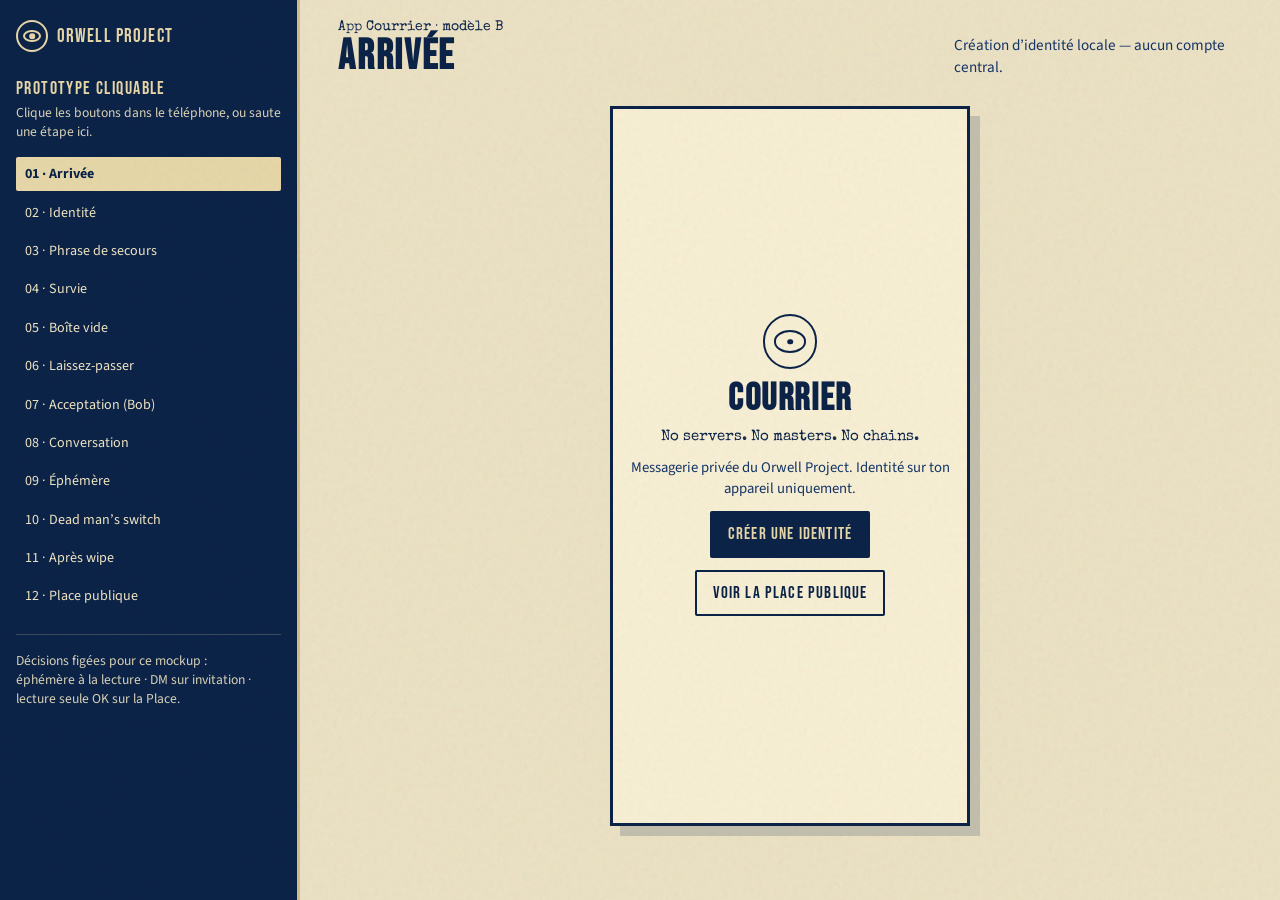
==== mockups/parcours.html @ 7c67a2e1 "Publish public foundation: README, design memory, and UX mockups. Document the threat model and prod" ====
<!DOCTYPE html>
<html lang="fr">
  <head>
    <meta charset="UTF-8" />
    <meta name="viewport" content="width=device-width, initial-scale=1.0" />
    <title>Orwell Project — Parcours utilisateur (mockup)</title>
    <link rel="preconnect" href="https://fonts.googleapis.com" />
    <link rel="preconnect" href="https://fonts.gstatic.com" crossorigin />
    <link
      href="https://fonts.googleapis.com/css2?family=Bebas+Neue&family=Special+Elite&family=Source+Sans+3:wght@400;600;700&display=swap"
      rel="stylesheet"
    />
    <link rel="stylesheet" href="parcours.css" />
  </head>
  <body>
    <div class="grain" aria-hidden="true"></div>

    <aside class="rail">
      <a class="rail__brand" href="../index.html">
        <span class="mark" aria-hidden="true"></span>
        Orwell Project
      </a>
      <p class="rail__label">Prototype cliquable</p>
      <p class="rail__hint">Clique les boutons dans le téléphone, ou saute une étape ici.</p>
      <ol class="steps" id="steps">
        <li><button type="button" data-go="splash" class="is-active">01 · Arrivée</button></li>
        <li><button type="button" data-go="identity">02 · Identité</button></li>
        <li><button type="button" data-go="recovery">03 · Phrase de secours</button></li>
        <li><button type="button" data-go="survival">04 · Survie</button></li>
        <li><button type="button" data-go="inbox">05 · Boîte vide</button></li>
        <li><button type="button" data-go="invite">06 · Laissez-passer</button></li>
        <li><button type="button" data-go="accept">07 · Acceptation (Bob)</button></li>
        <li><button type="button" data-go="chat">08 · Conversation</button></li>
        <li><button type="button" data-go="ephemeral">09 · Éphémère</button></li>
        <li><button type="button" data-go="dms">10 · Dead man’s switch</button></li>
        <li><button type="button" data-go="wiped">11 · Après wipe</button></li>
        <li><button type="button" data-go="square">12 · Place publique</button></li>
      </ol>
      <p class="rail__note">
        Décisions figées pour ce mockup :<br />
        éphémère à la lecture · DM sur invitation · lecture seule OK sur la Place.
      </p>
    </aside>

    <main class="stage">
      <header class="stage__bar">
        <div>
          <p class="eyebrow">App Courrier · modèle B</p>
          <h1 id="screen-title">Arrivée</h1>
        </div>
        <p class="stage__meta" id="screen-meta">Création d’identité locale — aucun compte central.</p>
      </header>

      <div class="phone-wrap">
        <div class="phone" id="phone">
          <!-- 01 Splash -->
          <section class="screen is-active" data-screen="splash" aria-label="Arrivée">
            <div class="screen__body screen__body--center">
              <div class="mark mark--lg" aria-hidden="true"></div>
              <h2 class="display">Courrier</h2>
              <p class="stamp">No servers. No masters. No chains.</p>
              <p class="muted">Messagerie privée du Orwell Project. Identité sur ton appareil uniquement.</p>
              <button type="button" class="btn btn--navy" data-go="identity">Créer une identité</button>
              <button type="button" class="btn btn--ghost" data-go="square">Voir la Place publique</button>
            </div>
          </section>

          <!-- 02 Identity -->
          <section class="screen" data-screen="identity" aria-label="Identité">
            <header class="topbar">
              <span>Nouvelle identité</span>
            </header>
            <div class="screen__body">
              <p class="lead">Pas d’email. Pas de téléphone. Une paire de clés générée ici.</p>
              <div class="card card--keys">
                <p class="card__label">Empreinte publique</p>
                <code>ORW-7F3A · 9C21 · B804 · E11D</code>
                <p class="card__hint">Générée localement · jamais envoyée en clair</p>
              </div>
              <label class="field">
                <span>Pseudonyme local (optionnel)</span>
                <input type="text" value="Camarade A" readonly />
              </label>
              <button type="button" class="btn btn--navy btn--block" data-go="recovery">
                Générer ma phrase de secours
              </button>
            </div>
          </section>

          <!-- 03 Recovery -->
          <section class="screen" data-screen="recovery" aria-label="Phrase de secours">
            <header class="topbar">
              <button type="button" class="linkish" data-go="identity">← Retour</button>
              <span>Phrase de secours</span>
            </header>
            <div class="screen__body">
              <p class="lead">Note-la hors ligne. C’est la seule façon de récupérer ton identité.</p>
              <ol class="words">
                <li>lantern</li>
                <li>bridge</li>
                <li>velvet</li>
                <li>circuit</li>
                <li>harbor</li>
                <li>quartz</li>
                <li>mirror</li>
                <li>ember</li>
                <li>silent</li>
                <li>copper</li>
                <li>orchid</li>
                <li>signal</li>
              </ol>
              <label class="check">
                <input type="checkbox" checked readonly />
                <span>Je l’ai écrite quelque part hors de cet appareil</span>
              </label>
              <button type="button" class="btn btn--navy btn--block" data-go="survival">Continuer</button>
            </div>
          </section>

          <!-- 04 Survival settings -->
          <section class="screen" data-screen="survival" aria-label="Survie">
            <header class="topbar"><span>Réglages de survie</span></header>
            <div class="screen__body">
              <p class="lead">On configure la rétention avant la première conversation.</p>

              <div class="card">
                <div class="row">
                  <div>
                    <strong>Messages éphémères</strong>
                    <p>Effacement des deux côtés après lecture</p>
                  </div>
                  <span class="switch is-on" aria-hidden="true"></span>
                </div>
                <div class="chips">
                  <span class="chip">1 h</span>
                  <span class="chip is-selected">24 h</span>
                  <span class="chip">7 j</span>
                  <span class="chip">Tous les 15 msg</span>
                </div>
              </div>

              <div class="card">
                <div class="row">
                  <div>
                    <strong>Dead man’s switch</strong>
                    <p>Sortie de secours volontaire (saisie / contrôle)</p>
                  </div>
                  <span class="switch is-on" aria-hidden="true"></span>
                </div>
                <p class="card__hint">Raccourci : <kbd>Ctrl</kbd> ×2 → gros bouton → <kbd>Entrée</kbd> ×2</p>
              </div>

              <div class="card card--soft">
                <strong>Coffre leurre (recommandé)</strong>
                <p>Un second PIN ouvre une boîte vide / conversations factices.</p>
                <button type="button" class="btn btn--sand btn--small">Configurer plus tard</button>
              </div>

              <button type="button" class="btn btn--navy btn--block" data-go="inbox">
                Entrer dans le Courrier
              </button>
            </div>
          </section>

          <!-- 05 Inbox empty -->
          <section class="screen" data-screen="inbox" aria-label="Boîte">
            <header class="topbar topbar--split">
              <span>Lignes privées</span>
              <button type="button" class="icon-btn" data-go="invite" title="Nouvelle ligne">＋</button>
            </header>
            <div class="screen__body screen__body--center">
              <div class="empty">
                <div class="mark" aria-hidden="true"></div>
                <h3>Aucune ligne</h3>
                <p>Pas de recherche d’utilisateurs. Tu crées un laissez-passer à usage unique.</p>
                <button type="button" class="btn btn--navy" data-go="invite">Nouvelle ligne</button>
              </div>
            </div>
            <nav class="tabbar">
              <span class="is-active">Courrier</span>
              <button type="button" data-go="square">Place</button>
              <span>Réglages</span>
            </nav>
          </section>

          <!-- 06 Invite (Alice) -->
          <section class="screen" data-screen="invite" aria-label="Laissez-passer">
            <header class="topbar">
              <button type="button" class="linkish" data-go="inbox">← Retour</button>
              <span>Laissez-passer</span>
            </header>
            <div class="screen__body">
              <p class="lead">Montre ce QR en face à face, ou envoie le lien par un autre canal.</p>
              <div class="qr">
                <div class="qr__grid" aria-hidden="true"></div>
                <p>ONE-SHOT · 15 min</p>
              </div>
              <div class="card card--link">
                <code>orwell://pass/8f3c…a91e</code>
                <button type="button" class="btn btn--sand btn--small">Copier</button>
              </div>
              <p class="muted center">En attendant que Bob accepte…</p>
              <button type="button" class="btn btn--navy btn--block" data-go="accept">
                Simuler l’ouverture chez Bob →
              </button>
            </div>
          </section>

          <!-- 07 Accept (Bob) -->
          <section class="screen" data-screen="accept" aria-label="Acceptation">
            <header class="topbar"><span>Demande de ligne</span></header>
            <div class="screen__body">
              <div class="card card--alert">
                <p class="card__label">Quelqu’un veut établir une ligne</p>
                <h3>Camarade A</h3>
                <p class="mono">Empreinte · ORW-7F3A · 9C21</p>
                <p class="card__hint">Vérifie hors bande que c’est bien la bonne personne (TOFU).</p>
              </div>
              <ul class="bullets">
                <li>Deux files aveugles seront créées</li>
                <li>Le laissez-passer expirera ensuite</li>
                <li>Aucun carnet d’adresses central</li>
              </ul>
              <button type="button" class="btn btn--navy btn--block" data-go="chat">
                Accepter la ligne
              </button>
              <button type="button" class="btn btn--ghost btn--block" data-go="inbox">Refuser</button>
            </div>
          </section>

          <!-- 08 Chat -->
          <section class="screen" data-screen="chat" aria-label="Conversation">
            <header class="topbar topbar--chat">
              <button type="button" class="linkish" data-go="inbox">←</button>
              <div>
                <strong>Camarade A</strong>
                <small>Éphémère · 24 h après lecture · 3/15</small>
              </div>
              <span class="pill">E2E</span>
            </header>
            <div class="screen__body screen__body--chat" id="chat-thread">
              <div class="bubble bubble--in">
                <p>Ligne établie. Les relais ne voient que des blobs.</p>
                <time>14:02 · lu · disparaît dans 23 h</time>
              </div>
              <div class="bubble bubble--out">
                <p>Reçu. On reste sur le modèle B — files rotatives.</p>
                <time>14:03 · envoyé</time>
              </div>
              <div class="bubble bubble--in">
                <p>Si ça chauffe : Dead man’s switch. Pas de détection magique en ligne.</p>
                <time>14:04 · lu · disparaît dans 23 h</time>
              </div>
            </div>
            <footer class="composer">
              <input type="text" value="Prochaine étape : Place publique ?" readonly />
              <button type="button" class="btn btn--navy btn--small" data-go="ephemeral">↵</button>
            </footer>
          </section>

          <!-- 09 Ephemeral burn -->
          <section class="screen" data-screen="ephemeral" aria-label="Éphémère">
            <header class="topbar topbar--chat">
              <button type="button" class="linkish" data-go="chat">←</button>
              <div>
                <strong>Camarade A</strong>
                <small class="warn">Fenêtre atteinte · purge des deux côtés</small>
              </div>
              <span class="pill pill--warn">15/15</span>
            </header>
            <div class="screen__body screen__body--chat is-burning">
              <div class="bubble bubble--ghost">Message retiré</div>
              <div class="bubble bubble--ghost">Message retiré</div>
              <div class="bubble bubble--ghost">Message retiré</div>
              <div class="toast">
                Samizdat brûlé.<br />
                <span>Les 15 messages ont été effacés localement + signal d’effacement envoyé.</span>
              </div>
            </div>
            <footer class="composer">
              <button type="button" class="btn btn--navy btn--block" data-go="dms">
                Simuler Dead man’s switch →
              </button>
            </footer>
          </section>

          <!-- 10 Dead man's switch -->
          <section class="screen" data-screen="dms" aria-label="Dead man's switch">
            <div class="dms">
              <p class="dms__kicker">Ctrl ×2 détecté</p>
              <h2 class="display">Dead man’s switch</h2>
              <p class="dms__copy">
                Sortie de secours. Ça n’efface pas les captures déjà faites ailleurs —
                ça réduit le butin sur cet appareil.
              </p>
              <button type="button" class="dms__big" data-go="wiped" id="dms-btn">
                VAPORISER<br /><span>les preuves locales</span>
              </button>
              <p class="dms__hint">Confirme avec <kbd>Entrée</kbd> ×2 — ou clique le bouton (mockup).</p>
              <button type="button" class="btn btn--ghost" data-go="chat">Annuler</button>
            </div>
          </section>

          <!-- 11 Wiped -->
          <section class="screen" data-screen="wiped" aria-label="Après wipe">
            <div class="screen__body screen__body--center">
              <div class="stamp-block">
                <p class="stamp">PROTECTED</p>
                <h2 class="display">On t’a couvert.</h2>
                <p>
                  Big Brother a essayé de watching you.<br />
                  Clés, conversations et brouillons locaux : partis.
                </p>
              </div>
              <div class="card card--soft">
                <strong>Coffre leurre actif</strong>
                <p>L’appareil affiche maintenant une boîte banale. Repars de ta phrase de secours pour la vraie identité — ailleurs, plus tard.</p>
              </div>
              <button type="button" class="btn btn--navy" data-go="square">Voir la Place publique</button>
              <button type="button" class="btn btn--ghost" data-go="splash">Rejouer le parcours</button>
            </div>
          </section>

          <!-- 12 Place publique teaser -->
          <section class="screen" data-screen="square" aria-label="Place publique">
            <header class="topbar topbar--split">
              <span>Place publique</span>
              <span class="pill">Lecture seule OK</span>
            </header>
            <div class="screen__body screen__body--feed">
              <article class="post">
                <header>
                  <strong>@signal.break</strong>
                  <time>2 h</time>
                </header>
                <p>Le Ministère de la Vérité vient de “clarifier” Chat Control. Encore.</p>
                <footer>
                  <span>84</span>
                  <button type="button" class="linkish" data-go="invite">Demander une ligne</button>
                </footer>
              </article>
              <article class="post post--video">
                <div class="thumb">▶ Samizdat #14 — comment lire un laissez-passer</div>
                <header>
                  <strong>@kinotheque</strong>
                  <time>5 h</time>
                </header>
                <p>Média distribué · hash ancré · commentaires sur le feed.</p>
              </article>
              <article class="post">
                <header>
                  <strong>@no.chains</strong>
                  <time>hier</time>
                </header>
                <p>Rappel : pas de vrai nom dans les messages. L’OPSEC, c’est vous.</p>
              </article>
            </div>
            <nav class="tabbar">
              <button type="button" data-go="inbox">Courrier</button>
              <span class="is-active">Place</span>
              <span>Réglages</span>
            </nav>
          </section>
        </div>
      </div>
    </main>

    <script src="parcours.js"></script>
  </body>
</html>
---- mockups/parcours.css ----
:root {
  --navy: #0c2348;
  --navy-deep: #081a36;
  --navy-mid: #143466;
  --sand: #e6d7a8;
  --sand-deep: #d2bf86;
  --sand-soft: #f0e6c4;
  --cream: #ebe1c4;
  --ink: #101820;
  --danger: #8b1e2d;
  --ok: #1f5c45;

  --font-display: "Bebas Neue", "Arial Narrow", Impact, sans-serif;
  --font-stamp: "Special Elite", "Courier New", monospace;
  --font-body: "Source Sans 3", "Segoe UI", sans-serif;

  --phone-w: 360px;
  --phone-h: 720px;
  --radius: 2px;
}

*,
*::before,
*::after {
  box-sizing: border-box;
}

body {
  margin: 0;
  min-height: 100vh;
  display: grid;
  grid-template-columns: minmax(240px, 300px) 1fr;
  color: var(--navy);
  font-family: var(--font-body);
  background: var(--cream);
}

button,
input {
  font: inherit;
}

button {
  cursor: pointer;
  border: none;
  background: none;
  color: inherit;
}

.grain {
  pointer-events: none;
  position: fixed;
  inset: 0;
  z-index: 80;
  opacity: 0.12;
  mix-blend-mode: multiply;
  background-image: url("data:image/svg+xml,%3Csvg viewBox='0 0 200 200' xmlns='http://www.w3.org/2000/svg'%3E%3Cfilter id='n'%3E%3CfeTurbulence type='fractalNoise' baseFrequency='0.9' numOctaves='3' stitchTiles='stitch'/%3E%3C/filter%3E%3Crect width='100%25' height='100%25' filter='url(%23n)' opacity='0.55'/%3E%3C/svg%3E");
}

/* ——— Rail ——— */

.rail {
  position: sticky;
  top: 0;
  height: 100vh;
  overflow: auto;
  padding: 1.25rem 1rem 2rem;
  background: var(--navy);
  color: var(--sand);
  border-right: 3px solid var(--sand-deep);
}

.rail__brand {
  display: inline-flex;
  align-items: center;
  gap: 0.55rem;
  color: var(--sand);
  text-decoration: none;
  font-family: var(--font-display);
  font-size: 1.2rem;
  letter-spacing: 0.06em;
  text-transform: uppercase;
}

.rail__label {
  margin: 1.25rem 0 0.25rem;
  font-family: var(--font-display);
  letter-spacing: 0.08em;
  text-transform: uppercase;
  font-size: 1.1rem;
}

.rail__hint,
.rail__note {
  margin: 0 0 1rem;
  font-size: 0.85rem;
  color: var(--sand-soft);
  opacity: 0.9;
  line-height: 1.4;
}

.rail__note {
  margin-top: 1.25rem;
  padding-top: 1rem;
  border-top: 1px solid rgba(230, 215, 168, 0.25);
}

.steps {
  list-style: none;
  margin: 0;
  padding: 0;
  display: grid;
  gap: 0.25rem;
}

.steps button {
  width: 100%;
  text-align: left;
  padding: 0.45rem 0.55rem;
  border-radius: var(--radius);
  color: var(--sand-soft);
  font-size: 0.88rem;
  transition: background 140ms ease, color 140ms ease;
}

.steps button:hover,
.steps button:focus-visible {
  background: rgba(230, 215, 168, 0.12);
  color: #fff;
}

.steps button.is-active {
  background: var(--sand);
  color: var(--navy);
  font-weight: 700;
}

/* ——— Stage ——— */

.stage {
  padding: 1.25rem clamp(1rem, 3vw, 2.5rem) 2.5rem;
}

.stage__bar {
  display: flex;
  flex-wrap: wrap;
  align-items: end;
  justify-content: space-between;
  gap: 0.75rem 1.5rem;
  margin-bottom: 1.25rem;
}

.eyebrow {
  margin: 0;
  font-family: var(--font-stamp);
  font-size: 0.85rem;
}

.stage__bar h1 {
  margin: 0.15rem 0 0;
  font-family: var(--font-display);
  font-size: clamp(1.8rem, 4vw, 2.6rem);
  letter-spacing: 0.04em;
  text-transform: uppercase;
  line-height: 1;
}

.stage__meta {
  margin: 0;
  max-width: 36ch;
  color: var(--navy-mid);
  font-size: 0.95rem;
}

.phone-wrap {
  display: flex;
  justify-content: center;
  padding: 0.5rem 0 1rem;
}

.phone {
  position: relative;
  width: min(100%, var(--phone-w));
  height: var(--phone-h);
  background: #f7efd4;
  border: 3px solid var(--navy);
  box-shadow: 10px 10px 0 rgba(12, 35, 72, 0.18);
  overflow: hidden;
}

.screen {
  display: none;
  flex-direction: column;
  height: 100%;
  animation: screen-in 280ms ease;
}

.screen.is-active {
  display: flex;
}

@keyframes screen-in {
  from {
    opacity: 0;
    transform: translateY(8px);
  }
  to {
    opacity: 1;
    transform: translateY(0);
  }
}

.topbar {
  display: flex;
  align-items: center;
  gap: 0.6rem;
  min-height: 3.1rem;
  padding: 0.55rem 0.8rem;
  background: var(--navy);
  color: var(--sand);
  font-family: var(--font-display);
  letter-spacing: 0.06em;
  text-transform: uppercase;
  font-size: 1.05rem;
}

.topbar--split {
  justify-content: space-between;
}

.topbar--chat {
  align-items: flex-start;
}

.topbar--chat strong {
  display: block;
  font-family: var(--font-display);
  font-size: 1.1rem;
  font-weight: 400;
  letter-spacing: 0.04em;
}

.topbar--chat small {
  display: block;
  margin-top: 0.15rem;
  font-family: var(--font-body);
  font-size: 0.72rem;
  letter-spacing: 0;
  text-transform: none;
  opacity: 0.85;
}

.topbar--chat .warn {
  color: #ffd7a8;
}

.screen__body {
  flex: 1;
  overflow: auto;
  padding: 1rem 0.9rem 1.1rem;
}

.screen__body--center {
  display: flex;
  flex-direction: column;
  align-items: center;
  justify-content: center;
  text-align: center;
  gap: 0.75rem;
}

.screen__body--chat {
  display: flex;
  flex-direction: column;
  gap: 0.65rem;
  background:
    repeating-linear-gradient(
      180deg,
      transparent,
      transparent 22px,
      rgba(12, 35, 72, 0.03) 22px,
      rgba(12, 35, 72, 0.03) 23px
    );
}

.screen__body--feed {
  display: flex;
  flex-direction: column;
  gap: 0.75rem;
  padding-bottom: 4rem;
}

.display {
  margin: 0;
  font-family: var(--font-display);
  font-size: 2.4rem;
  letter-spacing: 0.04em;
  text-transform: uppercase;
  line-height: 0.95;
}

.stamp {
  margin: 0;
  font-family: var(--font-stamp);
  font-size: 0.95rem;
}

.lead {
  margin: 0 0 1rem;
  color: var(--navy-mid);
}

.muted {
  margin: 0;
  color: var(--navy-mid);
  font-size: 0.92rem;
}

.center {
  text-align: center;
}

.mark {
  width: 2rem;
  height: 2rem;
  border: 2px solid currentColor;
  border-radius: 50%;
  position: relative;
  flex-shrink: 0;
}

.mark::before {
  content: "";
  position: absolute;
  inset: 28% 18%;
  border: 2px solid currentColor;
  border-radius: 50%;
}

.mark::after {
  content: "";
  position: absolute;
  top: 50%;
  left: 50%;
  width: 0.35rem;
  height: 0.35rem;
  border-radius: 50%;
  background: currentColor;
  transform: translate(-50%, -50%);
}

.mark--lg {
  width: 3.4rem;
  height: 3.4rem;
  color: var(--navy);
}

/* ——— Controls ——— */

.btn {
  display: inline-flex;
  align-items: center;
  justify-content: center;
  gap: 0.4rem;
  padding: 0.7rem 1rem;
  border: 2px solid transparent;
  border-radius: var(--radius);
  font-family: var(--font-display);
  letter-spacing: 0.07em;
  text-transform: uppercase;
  font-size: 1.05rem;
  transition: transform 140ms ease, box-shadow 140ms ease, background 140ms ease;
}

.btn:hover,
.btn:focus-visible {
  transform: translateY(-1px);
}

.btn--navy {
  background: var(--navy);
  color: var(--sand);
}

.btn--navy:hover,
.btn--navy:focus-visible {
  background: var(--navy-mid);
  box-shadow: 3px 3px 0 var(--sand-deep);
}

.btn--sand {
  background: var(--sand);
  color: var(--navy);
  border-color: var(--navy);
}

.btn--ghost {
  background: transparent;
  color: var(--navy);
  border-color: var(--navy);
}

.btn--block {
  width: 100%;
}

.btn--small {
  padding: 0.45rem 0.7rem;
  font-size: 0.95rem;
}

.linkish {
  font-family: var(--font-body);
  font-size: 0.9rem;
  letter-spacing: 0;
  text-transform: none;
  text-decoration: underline;
  text-underline-offset: 2px;
  opacity: 0.9;
}

.icon-btn {
  width: 2rem;
  height: 2rem;
  border: 1px solid var(--sand);
  border-radius: var(--radius);
  font-size: 1.2rem;
  line-height: 1;
}

.field {
  display: grid;
  gap: 0.35rem;
  margin-bottom: 1rem;
  font-size: 0.9rem;
}

.field input {
  padding: 0.65rem 0.7rem;
  border: 2px solid var(--navy);
  background: #fffdf5;
  color: var(--navy);
}

.check {
  display: flex;
  gap: 0.55rem;
  align-items: flex-start;
  margin: 0.75rem 0 1rem;
  font-size: 0.9rem;
  text-align: left;
}

.card {
  padding: 0.85rem;
  margin-bottom: 0.85rem;
  background: rgba(255, 253, 245, 0.85);
  border: 2px solid var(--navy);
  box-shadow: 3px 3px 0 rgba(12, 35, 72, 0.12);
}

.card--soft {
  background: var(--sand-soft);
}

.card--keys code,
.card--link code,
.mono {
  font-family: ui-monospace, "Cascadia Mono", monospace;
  font-size: 0.85rem;
}

.card__label {
  margin: 0 0 0.35rem;
  font-family: var(--font-display);
  letter-spacing: 0.06em;
  text-transform: uppercase;
  font-size: 0.95rem;
}

.card__hint {
  margin: 0.45rem 0 0;
  font-size: 0.8rem;
  color: var(--navy-mid);
}

.card--alert h3 {
  margin: 0.2rem 0;
  font-family: var(--font-display);
  font-size: 1.6rem;
  letter-spacing: 0.04em;
  text-transform: uppercase;
}

.card--link {
  display: flex;
  align-items: center;
  justify-content: space-between;
  gap: 0.5rem;
}

.row {
  display: flex;
  justify-content: space-between;
  gap: 0.75rem;
  align-items: center;
}

.row strong {
  display: block;
}

.row p,
.card p {
  margin: 0.2rem 0 0;
  font-size: 0.85rem;
  color: var(--navy-mid);
}

.switch {
  width: 2.4rem;
  height: 1.3rem;
  border-radius: 999px;
  background: #b9a878;
  position: relative;
  flex-shrink: 0;
}

.switch.is-on {
  background: var(--navy);
}

.switch::after {
  content: "";
  position: absolute;
  top: 0.15rem;
  left: 0.15rem;
  width: 1rem;
  height: 1rem;
  border-radius: 50%;
  background: var(--sand);
}

.switch.is-on::after {
  left: auto;
  right: 0.15rem;
}

.chips {
  display: flex;
  flex-wrap: wrap;
  gap: 0.35rem;
  margin-top: 0.75rem;
}

.chip {
  padding: 0.25rem 0.5rem;
  border: 1px solid var(--navy);
  font-size: 0.78rem;
  text-transform: uppercase;
  letter-spacing: 0.04em;
  font-family: var(--font-display);
}

.chip.is-selected {
  background: var(--navy);
  color: var(--sand);
}

.words {
  display: grid;
  grid-template-columns: 1fr 1fr;
  gap: 0.35rem;
  margin: 0 0 0.5rem;
  padding: 0.75rem;
  list-style: none;
  background: var(--navy);
  color: var(--sand);
  font-family: ui-monospace, monospace;
  font-size: 0.85rem;
}

.words li {
  counter-increment: w;
}

.words li::before {
  content: counter(w) ". ";
  opacity: 0.55;
}

.qr {
  display: grid;
  place-items: center;
  gap: 0.5rem;
  margin: 0 auto 1rem;
  padding: 1rem;
  width: 100%;
  max-width: 220px;
  background: #fff;
  border: 3px solid var(--navy);
}

.qr__grid {
  width: 160px;
  height: 160px;
  background:
    linear-gradient(90deg, var(--navy) 0 8px, transparent 8px 16px) 0 0 / 16px 16px,
    linear-gradient(var(--navy) 0 8px, transparent 8px 16px) 0 0 / 16px 16px,
    repeating-conic-gradient(#fff 0% 25%, var(--navy) 0% 50%) 0 0 / 20px 20px;
  box-shadow: inset 0 0 0 10px #fff;
}

.qr p {
  margin: 0;
  font-family: var(--font-display);
  letter-spacing: 0.08em;
  font-size: 0.9rem;
}

.bullets {
  margin: 0 0 1rem;
  padding-left: 1.1rem;
  color: var(--navy-mid);
  font-size: 0.9rem;
}

.bullets li + li {
  margin-top: 0.25rem;
}

.empty h3 {
  margin: 0.4rem 0 0;
  font-family: var(--font-display);
  font-size: 1.6rem;
  letter-spacing: 0.05em;
  text-transform: uppercase;
}

.pill {
  margin-left: auto;
  padding: 0.15rem 0.4rem;
  border: 1px solid var(--sand);
  font-size: 0.75rem;
  letter-spacing: 0.06em;
}

.pill--warn {
  border-color: #ffd7a8;
  color: #ffd7a8;
}

.bubble {
  max-width: 86%;
  padding: 0.65rem 0.75rem;
  border: 2px solid var(--navy);
  background: #fffdf5;
}

.bubble--in {
  align-self: flex-start;
}

.bubble--out {
  align-self: flex-end;
  background: var(--sand);
}

.bubble p {
  margin: 0;
  font-size: 0.92rem;
}

.bubble time {
  display: block;
  margin-top: 0.35rem;
  font-size: 0.72rem;
  color: var(--navy-mid);
}

.bubble--ghost {
  align-self: stretch;
  max-width: none;
  text-align: center;
  opacity: 0.45;
  font-style: italic;
  font-size: 0.85rem;
  background: transparent;
  animation: fade-ghost 1.2s ease both;
}

.is-burning .toast {
  margin-top: 0.5rem;
  padding: 0.85rem;
  background: var(--navy);
  color: var(--sand);
  border: 2px solid var(--sand-deep);
  font-family: var(--font-display);
  letter-spacing: 0.04em;
  text-transform: uppercase;
  animation: stamp-in 400ms ease both;
}

.toast span {
  display: block;
  margin-top: 0.35rem;
  font-family: var(--font-body);
  font-size: 0.8rem;
  letter-spacing: 0;
  text-transform: none;
  opacity: 0.9;
}

.composer {
  display: flex;
  gap: 0.45rem;
  padding: 0.65rem;
  background: var(--sand);
  border-top: 2px solid var(--navy);
}

.composer input {
  flex: 1;
  padding: 0.55rem 0.65rem;
  border: 2px solid var(--navy);
  background: #fffdf5;
}

.tabbar {
  display: grid;
  grid-template-columns: repeat(3, 1fr);
  background: var(--navy);
  color: var(--sand-soft);
  font-family: var(--font-display);
  letter-spacing: 0.06em;
  text-transform: uppercase;
  font-size: 0.95rem;
}

.tabbar span,
.tabbar button {
  padding: 0.75rem 0.4rem;
  text-align: center;
}

.tabbar .is-active {
  color: var(--sand);
  box-shadow: inset 0 -3px 0 var(--sand);
}

/* DMS */

.dms {
  flex: 1;
  display: flex;
  flex-direction: column;
  align-items: center;
  justify-content: center;
  gap: 0.75rem;
  padding: 1.25rem;
  text-align: center;
  background: radial-gradient(circle at 50% 30%, #1a335f, var(--navy-deep));
  color: var(--sand);
}

.dms__kicker {
  margin: 0;
  font-family: var(--font-stamp);
  font-size: 0.9rem;
  opacity: 0.85;
}

.dms__copy {
  margin: 0;
  max-width: 28ch;
  font-size: 0.9rem;
  color: var(--sand-soft);
}

.dms__big {
  width: min(100%, 260px);
  margin: 0.5rem 0;
  padding: 1.4rem 1rem;
  background: var(--sand);
  color: var(--navy);
  border: 4px solid var(--sand-deep);
  font-family: var(--font-display);
  font-size: 1.8rem;
  letter-spacing: 0.06em;
  line-height: 1;
  text-transform: uppercase;
  box-shadow: 0 0 0 4px rgba(230, 215, 168, 0.2);
  animation: pulse 1.6s ease infinite;
}

.dms__big span {
  display: block;
  margin-top: 0.35rem;
  font-size: 1rem;
  letter-spacing: 0.04em;
}

.dms__hint {
  margin: 0;
  font-size: 0.8rem;
  opacity: 0.8;
}

.dms .btn--ghost {
  color: var(--sand);
  border-color: var(--sand);
}

.stamp-block {
  padding: 1rem;
  border: 3px dashed var(--navy);
  background: var(--sand-soft);
}

.stamp-block .stamp {
  color: var(--danger);
  letter-spacing: 0.12em;
}

kbd {
  display: inline-block;
  padding: 0.05rem 0.35rem;
  border: 1px solid currentColor;
  border-radius: 2px;
  font-size: 0.8em;
}

.post {
  padding: 0.75rem;
  border: 2px solid var(--navy);
  background: #fffdf5;
}

.post header {
  display: flex;
  justify-content: space-between;
  gap: 0.5rem;
  font-size: 0.85rem;
}

.post p {
  margin: 0.45rem 0;
  font-size: 0.92rem;
}

.post footer {
  display: flex;
  justify-content: space-between;
  align-items: center;
  font-size: 0.8rem;
  color: var(--navy-mid);
}

.thumb {
  display: grid;
  place-items: center;
  min-height: 96px;
  margin-bottom: 0.55rem;
  background: var(--navy);
  color: var(--sand);
  font-family: var(--font-display);
  letter-spacing: 0.04em;
  text-transform: uppercase;
  font-size: 0.95rem;
  text-align: center;
  padding: 0.5rem;
}

@keyframes pulse {
  0%,
  100% {
    transform: scale(1);
  }
  50% {
    transform: scale(1.02);
  }
}

@keyframes stamp-in {
  from {
    opacity: 0;
    transform: scale(1.05) rotate(-1deg);
  }
  to {
    opacity: 1;
    transform: scale(1) rotate(0);
  }
}

@keyframes fade-ghost {
  from {
    opacity: 1;
    filter: blur(0);
  }
  to {
    opacity: 0.4;
    filter: blur(0.3px);
  }
}

@media (prefers-reduced-motion: reduce) {
  .screen,
  .dms__big,
  .toast,
  .bubble--ghost {
    animation: none !important;
  }
}

@media (max-width: 860px) {
  body {
    grid-template-columns: 1fr;
  }

  .rail {
    position: relative;
    height: auto;
    max-height: none;
  }

  .phone {
    height: min(720px, 78vh);
  }
}
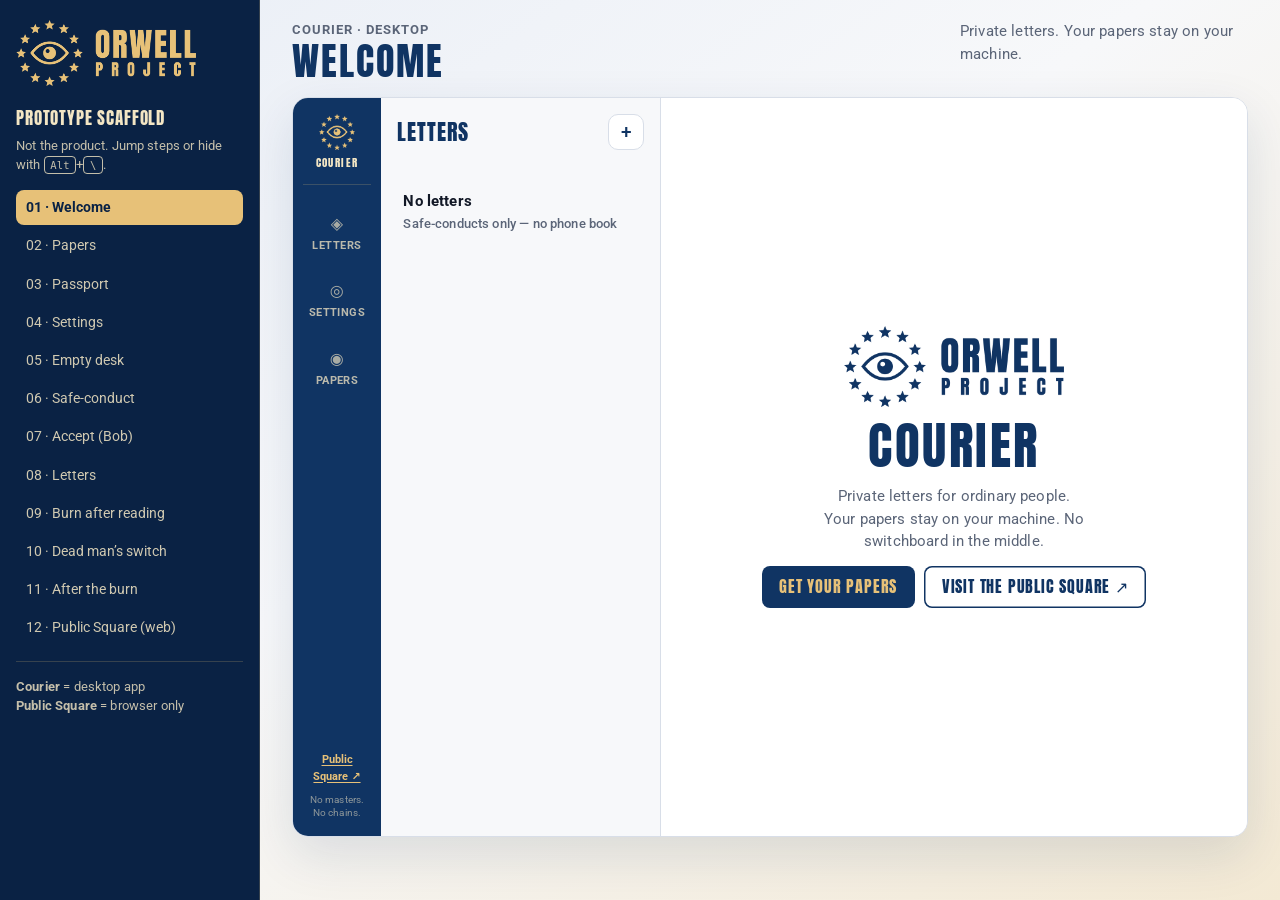
==== commit c3820690: "Ship the modern Courier mockup with Cold War plain-language voice. Separate desktop messaging from t" ====
--- a/mockups/parcours.html
+++ b/mockups/parcours.html
@@ -1,370 +1,494 @@
 <!DOCTYPE html>
-<html lang="fr">
+<html lang="en">
   <head>
     <meta charset="UTF-8" />
     <meta name="viewport" content="width=device-width, initial-scale=1.0" />
-    <title>Orwell Project — Parcours utilisateur (mockup)</title>
+    <title>Orwell Project — Courier mockup</title>
     <link rel="preconnect" href="https://fonts.googleapis.com" />
     <link rel="preconnect" href="https://fonts.gstatic.com" crossorigin />
     <link
-      href="https://fonts.googleapis.com/css2?family=Bebas+Neue&family=Special+Elite&family=Source+Sans+3:wght@400;600;700&display=swap"
+      href="https://fonts.googleapis.com/css2?family=Anton&family=Roboto:wght@400;500;700&display=swap"
       rel="stylesheet"
     />
     <link rel="stylesheet" href="parcours.css" />
   </head>
   <body>
-    <div class="grain" aria-hidden="true"></div>
-
-    <aside class="rail">
+    <aside class="rail" id="rail">
       <a class="rail__brand" href="../index.html">
-        <span class="mark" aria-hidden="true"></span>
-        Orwell Project
+        <img src="../assets/brand/logo-main-yellow.png" alt="Orwell Project" />
       </a>
-      <p class="rail__label">Prototype cliquable</p>
-      <p class="rail__hint">Clique les boutons dans le téléphone, ou saute une étape ici.</p>
-      <ol class="steps" id="steps">
-        <li><button type="button" data-go="splash" class="is-active">01 · Arrivée</button></li>
-        <li><button type="button" data-go="identity">02 · Identité</button></li>
-        <li><button type="button" data-go="recovery">03 · Phrase de secours</button></li>
-        <li><button type="button" data-go="survival">04 · Survie</button></li>
-        <li><button type="button" data-go="inbox">05 · Boîte vide</button></li>
-        <li><button type="button" data-go="invite">06 · Laissez-passer</button></li>
-        <li><button type="button" data-go="accept">07 · Acceptation (Bob)</button></li>
-        <li><button type="button" data-go="chat">08 · Conversation</button></li>
-        <li><button type="button" data-go="ephemeral">09 · Éphémère</button></li>
+      <p class="rail__label">Prototype scaffold</p>
+      <p class="rail__hint">Not the product. Jump steps or hide with <kbd>Alt</kbd>+<kbd>\</kbd>.</p>
+      <ol class="steps">
+        <li><button type="button" data-go="splash" class="is-active">01 · Welcome</button></li>
+        <li><button type="button" data-go="identity">02 · Papers</button></li>
+        <li><button type="button" data-go="recovery">03 · Passport</button></li>
+        <li><button type="button" data-go="settings">04 · Settings</button></li>
+        <li><button type="button" data-go="inbox">05 · Empty desk</button></li>
+        <li><button type="button" data-go="invite">06 · Safe-conduct</button></li>
+        <li><button type="button" data-go="accept">07 · Accept (Bob)</button></li>
+        <li><button type="button" data-go="chat">08 · Letters</button></li>
+        <li><button type="button" data-go="ephemeral">09 · Burn after reading</button></li>
         <li><button type="button" data-go="dms">10 · Dead man’s switch</button></li>
-        <li><button type="button" data-go="wiped">11 · Après wipe</button></li>
-        <li><button type="button" data-go="square">12 · Place publique</button></li>
+        <li><button type="button" data-go="wiped">11 · After the burn</button></li>
+        <li><button type="button" data-go="square">12 · Public Square (web)</button></li>
       </ol>
       <p class="rail__note">
-        Décisions figées pour ce mockup :<br />
-        éphémère à la lecture · DM sur invitation · lecture seule OK sur la Place.
+        <strong>Courier</strong> = desktop app<br />
+        <strong>Public Square</strong> = browser only
       </p>
     </aside>
 
     <main class="stage">
       <header class="stage__bar">
         <div>
-          <p class="eyebrow">App Courrier · modèle B</p>
-          <h1 id="screen-title">Arrivée</h1>
+          <p class="eyebrow">Courier · desktop</p>
+          <h1 id="screen-title">Welcome</h1>
         </div>
-        <p class="stage__meta" id="screen-meta">Création d’identité locale — aucun compte central.</p>
+        <p class="stage__meta" id="screen-meta">Private letters. Your papers stay on your machine.</p>
       </header>
 
-      <div class="phone-wrap">
-        <div class="phone" id="phone">
-          <!-- 01 Splash -->
-          <section class="screen is-active" data-screen="splash" aria-label="Arrivée">
-            <div class="screen__body screen__body--center">
-              <div class="mark mark--lg" aria-hidden="true"></div>
-              <h2 class="display">Courrier</h2>
-              <p class="stamp">No servers. No masters. No chains.</p>
-              <p class="muted">Messagerie privée du Orwell Project. Identité sur ton appareil uniquement.</p>
-              <button type="button" class="btn btn--navy" data-go="identity">Créer une identité</button>
-              <button type="button" class="btn btn--ghost" data-go="square">Voir la Place publique</button>
+      <div class="desktop-wrap">
+        <!-- COURIER APP -->
+        <div class="courier" id="app">
+          <aside class="nav-rail">
+            <div class="nav-rail__top">
+              <img
+                class="nav-rail__logo"
+                src="../assets/brand/eye-yellow.png"
+                alt=""
+                aria-hidden="true"
+              />
+              <span class="nav-rail__word">COURIER</span>
+            </div>
+            <nav class="nav-rail__menu" aria-label="Courier">
+              <button type="button" class="nav-item is-active" data-nav="lines" data-go="inbox">
+                <span class="nav-item__icon" aria-hidden="true">◈</span>
+                Letters
+              </button>
+              <button type="button" class="nav-item" data-go="settings">
+                <span class="nav-item__icon" aria-hidden="true">◎</span>
+                Settings
+              </button>
+              <button type="button" class="nav-item" data-go="identity">
+                <span class="nav-item__icon" aria-hidden="true">◉</span>
+                Papers
+              </button>
+            </nav>
+            <div class="nav-rail__foot">
+              <button type="button" class="nav-link" data-go="square">Public Square ↗</button>
+              <p class="nav-rail__tag">No masters. No chains.</p>
+            </div>
+          </aside>
+
+          <section class="col-list" aria-label="Letters">
+            <header class="col-list__head">
+              <h2>Letters</h2>
+              <button type="button" class="icon-btn" data-go="invite" title="New letter">+</button>
+            </header>
+            <div class="col-list__body" id="thread-list">
+              <!-- filled / swapped per screen via data attributes in screens below as templates — static variants -->
             </div>
           </section>
 
-          <!-- 02 Identity -->
-          <section class="screen" data-screen="identity" aria-label="Identité">
-            <header class="topbar">
-              <span>Nouvelle identité</span>
+          <section class="col-main" id="app-main">
+            <!-- 01 Welcome -->
+            <div class="screen is-active" data-screen="splash">
+              <div class="focus-panel">
+                <img
+                  class="focus-panel__logo"
+                  src="../assets/brand/logo-main-blue.png"
+                  alt="Orwell Project"
+                />
+                <h2 class="display">Courier</h2>
+                <p class="lede">
+                  Private letters for ordinary people.<br />
+                  Your papers stay on your machine. No switchboard in the middle.
+                </p>
+                <div class="actions">
+                  <button type="button" class="btn btn--primary" data-go="identity">
+                    Get your papers
+                  </button>
+                  <button type="button" class="btn btn--ghost" data-go="square">
+                    Visit the Public Square ↗
+                  </button>
+                </div>
+              </div>
+            </div>
+
+            <!-- 02 Papers -->
+            <div class="screen" data-screen="identity">
+              <div class="focus-panel focus-panel--form">
+                <p class="kicker">Your papers</p>
+                <h2 class="display display--sm">Issue new papers</h2>
+                <p class="lede">No telephone number. No mailing address. Just you and this desk.</p>
+                <div class="card">
+                  <p class="card__label">Your seal</p>
+                  <code>ORW-7F3A · 9C21 · B804 · E11D</code>
+                  <p class="card__hint">Kept here · how comrades recognize you</p>
+                </div>
+                <label class="field">
+                  <span>Cover name (optional)</span>
+                  <input type="text" value="Comrade A" readonly />
+                </label>
+                <button type="button" class="btn btn--primary" data-go="recovery">
+                  Make my passport
+                </button>
+              </div>
+            </div>
+
+            <!-- 03 Passport -->
+            <div class="screen" data-screen="recovery">
+              <div class="focus-panel focus-panel--form">
+                <button type="button" class="text-btn" data-go="identity">← Back</button>
+                <p class="kicker">Passport</p>
+                <h2 class="display display--sm">Write these words down</h2>
+                <p class="lede">
+                  On paper. Off this machine. Lose them, and these papers are gone for good.
+                </p>
+                <ol class="words">
+                  <li>lantern</li>
+                  <li>bridge</li>
+                  <li>velvet</li>
+                  <li>circuit</li>
+                  <li>harbor</li>
+                  <li>quartz</li>
+                  <li>mirror</li>
+                  <li>ember</li>
+                  <li>silent</li>
+                  <li>copper</li>
+                  <li>orchid</li>
+                  <li>signal</li>
+                </ol>
+                <label class="check">
+                  <input type="checkbox" checked readonly />
+                  <span>I wrote them somewhere safe — not on this machine</span>
+                </label>
+                <button type="button" class="btn btn--primary" data-go="settings">Continue</button>
+              </div>
+            </div>
+
+            <!-- 04 Settings -->
+            <div class="screen" data-screen="settings">
+              <div class="focus-panel focus-panel--form focus-panel--wide">
+                <p class="kicker">Settings</p>
+                <h2 class="display display--sm">House rules</h2>
+                <div class="settings-grid">
+                  <div class="card">
+                    <div class="row">
+                      <div>
+                        <strong>Burn after reading</strong>
+                        <p>Letters disappear for both of you</p>
+                      </div>
+                      <span class="switch is-on" aria-hidden="true"></span>
+                    </div>
+                    <div class="chips">
+                      <span class="chip">1h</span>
+                      <span class="chip is-selected">24h</span>
+                      <span class="chip">7d</span>
+                      <span class="chip">15 letters</span>
+                    </div>
+                  </div>
+                  <div class="card">
+                    <div class="row">
+                      <div>
+                        <strong>Dead man’s switch</strong>
+                        <p>Burn everything on this desk in a hurry</p>
+                      </div>
+                      <span class="switch is-on" aria-hidden="true"></span>
+                    </div>
+                    <p class="card__hint"><kbd>Ctrl</kbd>×2 → then <kbd>Enter</kbd>×2</p>
+                  </div>
+                  <div class="card">
+                    <strong>Cover story</strong>
+                    <p>A second code opens a harmless empty desk.</p>
+                    <button type="button" class="btn btn--soft btn--sm">Set up later</button>
+                  </div>
+                </div>
+                <button type="button" class="btn btn--primary" data-go="inbox">Open the desk</button>
+              </div>
+            </div>
+
+            <!-- 05 Empty inbox -->
+            <div class="screen" data-screen="inbox" data-list="empty">
+              <div class="focus-panel">
+                <img
+                  class="focus-panel__mark"
+                  src="../assets/brand/eye-blue.png"
+                  alt=""
+                  aria-hidden="true"
+                />
+                <h2 class="display display--sm">No letters yet</h2>
+                <p class="lede">
+                  There is no phone book here.<br />
+                  Hand someone a safe-conduct to begin.
+                </p>
+                <button type="button" class="btn btn--primary" data-go="invite">
+                  Issue a safe-conduct
+                </button>
+              </div>
+            </div>
+
+            <!-- 06 Invite -->
+            <div class="screen" data-screen="invite" data-list="invite">
+              <div class="chat-frame">
+                <header class="chat-frame__head">
+                  <div>
+                    <h2>Safe-conduct</h2>
+                    <p>Show it in person — or pass it quietly · good for 15 minutes</p>
+                  </div>
+                </header>
+                <div class="invite-body">
+                  <div class="qr" aria-hidden="true">
+                    <div class="qr__grid"></div>
+                  </div>
+                  <div class="invite-body__copy">
+                    <div class="card card--row">
+                      <code>orwell://pass/8f3c…a91e</code>
+                      <button type="button" class="btn btn--soft btn--sm">Copy</button>
+                    </div>
+                    <p class="muted">Waiting for Bob to accept…</p>
+                    <button type="button" class="btn btn--primary" data-go="accept">
+                      Pretend Bob opens it →
+                    </button>
+                  </div>
+                </div>
+              </div>
+            </div>
+
+            <!-- 07 Accept -->
+            <div class="screen" data-screen="accept" data-list="empty">
+              <div class="focus-panel focus-panel--form">
+                <p class="kicker">On Bob’s desk</p>
+                <h2 class="display display--sm">Someone wants a letter line</h2>
+                <div class="card">
+                  <p class="card__label">From</p>
+                  <p class="card__title">Comrade A</p>
+                  <p class="mono">Seal · ORW-7F3A · 9C21</p>
+                  <p class="card__hint">
+                    Check the seal with them in real life. This pass burns after one use.
+                  </p>
+                </div>
+                <ul class="bullets">
+                  <li>Only the two of you will read what follows</li>
+                  <li>No phone book in the middle</li>
+                  <li>The safe-conduct expires once used</li>
+                </ul>
+                <div class="actions">
+                  <button type="button" class="btn btn--primary" data-go="chat">Accept</button>
+                  <button type="button" class="btn btn--ghost" data-go="inbox">Refuse</button>
+                </div>
+              </div>
+            </div>
+
+            <!-- 08 Chat -->
+            <div class="screen" data-screen="chat" data-list="chat">
+              <div class="chat-frame">
+                <header class="chat-frame__head">
+                  <div>
+                    <h2>Comrade A</h2>
+                    <p>Burn after reading · 24h · <span class="accent">3/15</span></p>
+                  </div>
+                  <div class="chat-frame__tools">
+                    <span class="badge">Sealed</span>
+                    <button type="button" class="text-btn" data-go="dms">Panic burn</button>
+                  </div>
+                </header>
+                <div class="chat-frame__banner">
+                  Sealed letters — only the two of you can read them
+                </div>
+                <div class="chat-frame__thread">
+                  <div class="msg msg--in">
+                    <p>The line is open. Speak freely.</p>
+                    <time>14:02 · read · burns in 23h</time>
+                  </div>
+                  <div class="msg msg--out">
+                    <p>Understood. Keep it short. Keep it quiet.</p>
+                    <time>14:03 · sent</time>
+                  </div>
+                  <div class="msg msg--in">
+                    <p>If they knock: Dead man’s switch. Don’t wait for a warning light.</p>
+                    <time>14:04 · read · burns in 23h</time>
+                  </div>
+                </div>
+                <footer class="composer">
+                  <button type="button" class="icon-btn" title="Attach" disabled>+</button>
+                  <input type="text" value="Type a letter…" readonly />
+                  <button type="button" class="btn btn--primary btn--sm" data-go="ephemeral">
+                    Send
+                  </button>
+                </footer>
+              </div>
+            </div>
+
+            <!-- 09 Ephemeral -->
+            <div class="screen" data-screen="ephemeral" data-list="chat">
+              <div class="chat-frame">
+                <header class="chat-frame__head">
+                  <div>
+                    <h2>Comrade A</h2>
+                    <p class="warn">Burn limit reached — both desks clear</p>
+                  </div>
+                  <span class="badge badge--warn">15/15</span>
+                </header>
+                <div class="chat-frame__thread is-purging">
+                  <div class="msg msg--ghost">Letter burned</div>
+                  <div class="msg msg--ghost">Letter burned</div>
+                  <div class="msg msg--ghost">Letter burned</div>
+                  <div class="toast">
+                    <strong>Ash only</strong>
+                    <span>Those letters are gone from both desks.</span>
+                  </div>
+                </div>
+                <footer class="composer">
+                  <button type="button" class="btn btn--primary" data-go="dms">
+                    Try Dead man’s switch →
+                  </button>
+                </footer>
+              </div>
+            </div>
+
+            <!-- 10 DMS -->
+            <div class="screen" data-screen="dms" data-list="chat">
+              <div class="dms">
+                <p class="kicker kicker--light">Ctrl ×2</p>
+                <h2 class="display">Dead man’s switch</h2>
+                <p class="lede lede--light">
+                  Burns this desk. It cannot unsay what someone already copied by hand.
+                </p>
+                <button type="button" class="dms__btn" data-go="wiped">
+                  Burn the desk now
+                </button>
+                <p class="muted muted--light">Confirm with <kbd>Enter</kbd> ×2</p>
+                <button type="button" class="btn btn--ghost-light" data-go="chat">Cancel</button>
+              </div>
+            </div>
+
+            <!-- 11 Wiped -->
+            <div class="screen" data-screen="wiped" data-list="empty">
+              <div class="focus-panel">
+                <p class="badge">Cover intact</p>
+                <h2 class="display display--sm">We’ve got you.</h2>
+                <p class="lede">
+                  Big Brother came looking.<br />
+                  Your letters and papers on this desk: ash.
+                </p>
+                <div class="card">
+                  <strong>Cover story is showing</strong>
+                  <p>This machine now looks like a quiet, empty desk.</p>
+                </div>
+                <div class="actions">
+                  <button type="button" class="btn btn--primary" data-go="square">
+                    Public Square ↗
+                  </button>
+                  <button type="button" class="btn btn--ghost" data-go="splash">Start over</button>
+                </div>
+              </div>
+            </div>
+          </section>
+        </div>
+
+        <!-- PUBLIC SQUARE = WEB -->
+        <div class="browser" id="web" hidden>
+          <div class="browser__chrome">
+            <div class="browser__traffic" aria-hidden="true"><i></i><i></i><i></i></div>
+            <div class="browser__url">square.orwell.project</div>
+            <button type="button" class="btn btn--soft btn--sm" data-go="inbox">
+              ← Courier app
+            </button>
+          </div>
+          <div class="browser__page">
+            <header class="web-header">
+              <img src="../assets/brand/logo-main-blue.png" alt="Orwell Project" />
+              <nav>
+                <span class="is-active">Feed</span>
+                <span>Kinotek</span>
+                <span>Docs</span>
+              </nav>
+              <button type="button" class="btn btn--primary btn--sm" data-go="invite">
+                Open Courier
+              </button>
             </header>
-            <div class="screen__body">
-              <p class="lead">Pas d’email. Pas de téléphone. Une paire de clés générée ici.</p>
-              <div class="card card--keys">
-                <p class="card__label">Empreinte publique</p>
-                <code>ORW-7F3A · 9C21 · B804 · E11D</code>
-                <p class="card__hint">Générée localement · jamais envoyée en clair</p>
-              </div>
-              <label class="field">
-                <span>Pseudonyme local (optionnel)</span>
-                <input type="text" value="Camarade A" readonly />
-              </label>
-              <button type="button" class="btn btn--navy btn--block" data-go="recovery">
-                Générer ma phrase de secours
-              </button>
-            </div>
-          </section>
-
-          <!-- 03 Recovery -->
-          <section class="screen" data-screen="recovery" aria-label="Phrase de secours">
-            <header class="topbar">
-              <button type="button" class="linkish" data-go="identity">← Retour</button>
-              <span>Phrase de secours</span>
-            </header>
-            <div class="screen__body">
-              <p class="lead">Note-la hors ligne. C’est la seule façon de récupérer ton identité.</p>
-              <ol class="words">
-                <li>lantern</li>
-                <li>bridge</li>
-                <li>velvet</li>
-                <li>circuit</li>
-                <li>harbor</li>
-                <li>quartz</li>
-                <li>mirror</li>
-                <li>ember</li>
-                <li>silent</li>
-                <li>copper</li>
-                <li>orchid</li>
-                <li>signal</li>
-              </ol>
-              <label class="check">
-                <input type="checkbox" checked readonly />
-                <span>Je l’ai écrite quelque part hors de cet appareil</span>
-              </label>
-              <button type="button" class="btn btn--navy btn--block" data-go="survival">Continuer</button>
-            </div>
-          </section>
-
-          <!-- 04 Survival settings -->
-          <section class="screen" data-screen="survival" aria-label="Survie">
-            <header class="topbar"><span>Réglages de survie</span></header>
-            <div class="screen__body">
-              <p class="lead">On configure la rétention avant la première conversation.</p>
-
-              <div class="card">
-                <div class="row">
-                  <div>
-                    <strong>Messages éphémères</strong>
-                    <p>Effacement des deux côtés après lecture</p>
-                  </div>
-                  <span class="switch is-on" aria-hidden="true"></span>
-                </div>
-                <div class="chips">
-                  <span class="chip">1 h</span>
-                  <span class="chip is-selected">24 h</span>
-                  <span class="chip">7 j</span>
-                  <span class="chip">Tous les 15 msg</span>
-                </div>
-              </div>
-
-              <div class="card">
-                <div class="row">
-                  <div>
-                    <strong>Dead man’s switch</strong>
-                    <p>Sortie de secours volontaire (saisie / contrôle)</p>
-                  </div>
-                  <span class="switch is-on" aria-hidden="true"></span>
-                </div>
-                <p class="card__hint">Raccourci : <kbd>Ctrl</kbd> ×2 → gros bouton → <kbd>Entrée</kbd> ×2</p>
-              </div>
-
-              <div class="card card--soft">
-                <strong>Coffre leurre (recommandé)</strong>
-                <p>Un second PIN ouvre une boîte vide / conversations factices.</p>
-                <button type="button" class="btn btn--sand btn--small">Configurer plus tard</button>
-              </div>
-
-              <button type="button" class="btn btn--navy btn--block" data-go="inbox">
-                Entrer dans le Courrier
-              </button>
-            </div>
-          </section>
-
-          <!-- 05 Inbox empty -->
-          <section class="screen" data-screen="inbox" aria-label="Boîte">
-            <header class="topbar topbar--split">
-              <span>Lignes privées</span>
-              <button type="button" class="icon-btn" data-go="invite" title="Nouvelle ligne">＋</button>
-            </header>
-            <div class="screen__body screen__body--center">
-              <div class="empty">
-                <div class="mark" aria-hidden="true"></div>
-                <h3>Aucune ligne</h3>
-                <p>Pas de recherche d’utilisateurs. Tu crées un laissez-passer à usage unique.</p>
-                <button type="button" class="btn btn--navy" data-go="invite">Nouvelle ligne</button>
-              </div>
-            </div>
-            <nav class="tabbar">
-              <span class="is-active">Courrier</span>
-              <button type="button" data-go="square">Place</button>
-              <span>Réglages</span>
-            </nav>
-          </section>
-
-          <!-- 06 Invite (Alice) -->
-          <section class="screen" data-screen="invite" aria-label="Laissez-passer">
-            <header class="topbar">
-              <button type="button" class="linkish" data-go="inbox">← Retour</button>
-              <span>Laissez-passer</span>
-            </header>
-            <div class="screen__body">
-              <p class="lead">Montre ce QR en face à face, ou envoie le lien par un autre canal.</p>
-              <div class="qr">
-                <div class="qr__grid" aria-hidden="true"></div>
-                <p>ONE-SHOT · 15 min</p>
-              </div>
-              <div class="card card--link">
-                <code>orwell://pass/8f3c…a91e</code>
-                <button type="button" class="btn btn--sand btn--small">Copier</button>
-              </div>
-              <p class="muted center">En attendant que Bob accepte…</p>
-              <button type="button" class="btn btn--navy btn--block" data-go="accept">
-                Simuler l’ouverture chez Bob →
-              </button>
-            </div>
-          </section>
-
-          <!-- 07 Accept (Bob) -->
-          <section class="screen" data-screen="accept" aria-label="Acceptation">
-            <header class="topbar"><span>Demande de ligne</span></header>
-            <div class="screen__body">
-              <div class="card card--alert">
-                <p class="card__label">Quelqu’un veut établir une ligne</p>
-                <h3>Camarade A</h3>
-                <p class="mono">Empreinte · ORW-7F3A · 9C21</p>
-                <p class="card__hint">Vérifie hors bande que c’est bien la bonne personne (TOFU).</p>
-              </div>
-              <ul class="bullets">
-                <li>Deux files aveugles seront créées</li>
-                <li>Le laissez-passer expirera ensuite</li>
-                <li>Aucun carnet d’adresses central</li>
-              </ul>
-              <button type="button" class="btn btn--navy btn--block" data-go="chat">
-                Accepter la ligne
-              </button>
-              <button type="button" class="btn btn--ghost btn--block" data-go="inbox">Refuser</button>
-            </div>
-          </section>
-
-          <!-- 08 Chat -->
-          <section class="screen" data-screen="chat" aria-label="Conversation">
-            <header class="topbar topbar--chat">
-              <button type="button" class="linkish" data-go="inbox">←</button>
-              <div>
-                <strong>Camarade A</strong>
-                <small>Éphémère · 24 h après lecture · 3/15</small>
-              </div>
-              <span class="pill">E2E</span>
-            </header>
-            <div class="screen__body screen__body--chat" id="chat-thread">
-              <div class="bubble bubble--in">
-                <p>Ligne établie. Les relais ne voient que des blobs.</p>
-                <time>14:02 · lu · disparaît dans 23 h</time>
-              </div>
-              <div class="bubble bubble--out">
-                <p>Reçu. On reste sur le modèle B — files rotatives.</p>
-                <time>14:03 · envoyé</time>
-              </div>
-              <div class="bubble bubble--in">
-                <p>Si ça chauffe : Dead man’s switch. Pas de détection magique en ligne.</p>
-                <time>14:04 · lu · disparaît dans 23 h</time>
-              </div>
-            </div>
-            <footer class="composer">
-              <input type="text" value="Prochaine étape : Place publique ?" readonly />
-              <button type="button" class="btn btn--navy btn--small" data-go="ephemeral">↵</button>
-            </footer>
-          </section>
-
-          <!-- 09 Ephemeral burn -->
-          <section class="screen" data-screen="ephemeral" aria-label="Éphémère">
-            <header class="topbar topbar--chat">
-              <button type="button" class="linkish" data-go="chat">←</button>
-              <div>
-                <strong>Camarade A</strong>
-                <small class="warn">Fenêtre atteinte · purge des deux côtés</small>
-              </div>
-              <span class="pill pill--warn">15/15</span>
-            </header>
-            <div class="screen__body screen__body--chat is-burning">
-              <div class="bubble bubble--ghost">Message retiré</div>
-              <div class="bubble bubble--ghost">Message retiré</div>
-              <div class="bubble bubble--ghost">Message retiré</div>
-              <div class="toast">
-                Samizdat brûlé.<br />
-                <span>Les 15 messages ont été effacés localement + signal d’effacement envoyé.</span>
-              </div>
-            </div>
-            <footer class="composer">
-              <button type="button" class="btn btn--navy btn--block" data-go="dms">
-                Simuler Dead man’s switch →
-              </button>
-            </footer>
-          </section>
-
-          <!-- 10 Dead man's switch -->
-          <section class="screen" data-screen="dms" aria-label="Dead man's switch">
-            <div class="dms">
-              <p class="dms__kicker">Ctrl ×2 détecté</p>
-              <h2 class="display">Dead man’s switch</h2>
-              <p class="dms__copy">
-                Sortie de secours. Ça n’efface pas les captures déjà faites ailleurs —
-                ça réduit le butin sur cet appareil.
-              </p>
-              <button type="button" class="dms__big" data-go="wiped" id="dms-btn">
-                VAPORISER<br /><span>les preuves locales</span>
-              </button>
-              <p class="dms__hint">Confirme avec <kbd>Entrée</kbd> ×2 — ou clique le bouton (mockup).</p>
-              <button type="button" class="btn btn--ghost" data-go="chat">Annuler</button>
-            </div>
-          </section>
-
-          <!-- 11 Wiped -->
-          <section class="screen" data-screen="wiped" aria-label="Après wipe">
-            <div class="screen__body screen__body--center">
-              <div class="stamp-block">
-                <p class="stamp">PROTECTED</p>
-                <h2 class="display">On t’a couvert.</h2>
-                <p>
-                  Big Brother a essayé de watching you.<br />
-                  Clés, conversations et brouillons locaux : partis.
-                </p>
-              </div>
-              <div class="card card--soft">
-                <strong>Coffre leurre actif</strong>
-                <p>L’appareil affiche maintenant une boîte banale. Repars de ta phrase de secours pour la vraie identité — ailleurs, plus tard.</p>
-              </div>
-              <button type="button" class="btn btn--navy" data-go="square">Voir la Place publique</button>
-              <button type="button" class="btn btn--ghost" data-go="splash">Rejouer le parcours</button>
-            </div>
-          </section>
-
-          <!-- 12 Place publique teaser -->
-          <section class="screen" data-screen="square" aria-label="Place publique">
-            <header class="topbar topbar--split">
-              <span>Place publique</span>
-              <span class="pill">Lecture seule OK</span>
-            </header>
-            <div class="screen__body screen__body--feed">
-              <article class="post">
-                <header>
-                  <strong>@signal.break</strong>
-                  <time>2 h</time>
-                </header>
-                <p>Le Ministère de la Vérité vient de “clarifier” Chat Control. Encore.</p>
-                <footer>
-                  <span>84</span>
-                  <button type="button" class="linkish" data-go="invite">Demander une ligne</button>
-                </footer>
-              </article>
-              <article class="post post--video">
-                <div class="thumb">▶ Samizdat #14 — comment lire un laissez-passer</div>
-                <header>
-                  <strong>@kinotheque</strong>
-                  <time>5 h</time>
-                </header>
-                <p>Média distribué · hash ancré · commentaires sur le feed.</p>
-              </article>
-              <article class="post">
-                <header>
-                  <strong>@no.chains</strong>
-                  <time>hier</time>
-                </header>
-                <p>Rappel : pas de vrai nom dans les messages. L’OPSEC, c’est vous.</p>
-              </article>
-            </div>
-            <nav class="tabbar">
-              <button type="button" data-go="inbox">Courrier</button>
-              <span class="is-active">Place</span>
-              <span>Réglages</span>
-            </nav>
-          </section>
+            <div class="web-grid">
+              <aside>
+                <h2>Feeds</h2>
+                <button type="button" class="thread is-active">
+                  <strong>Main</strong>
+                  <small>Speech · short takes</small>
+                </button>
+                <button type="button" class="thread">
+                  <strong>Kinotek</strong>
+                  <small>Video</small>
+                </button>
+                <p class="aside-note">The Square is for speaking aloud. Private letters stay in Courier.</p>
+              </aside>
+              <div class="feed">
+                <article class="post">
+                  <header>
+                    <strong>@signal.break</strong>
+                    <time>2h</time>
+                  </header>
+                  <p>The Ministry of Truth just “clarified” the rules. Again.</p>
+                  <footer>
+                    <span>84</span>
+                    <button type="button" class="text-btn" data-go="invite">Write in Courier</button>
+                  </footer>
+                </article>
+                <article class="post">
+                  <div class="thumb">Newsreel #14 — how to hand a safe-conduct</div>
+                  <header>
+                    <strong>@kinotek</strong>
+                    <time>5h</time>
+                  </header>
+                  <p>Pictures and film for those who still look.</p>
+                </article>
+                <article class="post">
+                  <header>
+                    <strong>@no.chains</strong>
+                    <time>1d</time>
+                  </header>
+                  <p>Don’t put your real name in a letter. Ever.</p>
+                </article>
+              </div>
+            </div>
+          </div>
         </div>
       </div>
     </main>
 
+    <!-- Thread list templates (cloned into col-list by JS) -->
+    <template id="list-empty">
+      <div class="list-empty">
+        <p>No letters</p>
+        <small>Safe-conducts only — no phone book</small>
+      </div>
+    </template>
+    <template id="list-invite">
+      <button type="button" class="thread is-active">
+        <span class="avatar">+</span>
+        <span>
+          <strong>New safe-conduct</strong>
+          <small>Once only · 15 min</small>
+        </span>
+      </button>
+    </template>
+    <template id="list-chat">
+      <button type="button" class="thread is-active">
+        <span class="avatar">A</span>
+        <span>
+          <strong>Comrade A</strong>
+          <small>Burns · 3/15</small>
+        </span>
+      </button>
+      <button type="button" class="thread">
+        <span class="avatar">B</span>
+        <span>
+          <strong>Comrade B</strong>
+          <small>No recent letters</small>
+        </span>
+      </button>
+    </template>
+
     <script src="parcours.js"></script>
   </body>
 </html>
--- a/mockups/parcours.css
+++ b/mockups/parcours.css
@@ -1,22 +1,24 @@
 :root {
-  --navy: #0c2348;
-  --navy-deep: #081a36;
-  --navy-mid: #143466;
-  --sand: #e6d7a8;
-  --sand-deep: #d2bf86;
-  --sand-soft: #f0e6c4;
-  --cream: #ebe1c4;
-  --ink: #101820;
-  --danger: #8b1e2d;
-  --ok: #1f5c45;
-
-  --font-display: "Bebas Neue", "Arial Narrow", Impact, sans-serif;
-  --font-stamp: "Special Elite", "Courier New", monospace;
-  --font-body: "Source Sans 3", "Segoe UI", sans-serif;
-
-  --phone-w: 360px;
-  --phone-h: 720px;
-  --radius: 2px;
+  --blue: #103463;
+  --blue-deep: #0a2244;
+  --blue-mid: #1a4f8c;
+  --yellow: #e7c178;
+  --yellow-soft: #f3e6c4;
+  --surface: #f7f8fa;
+  --surface-2: #ffffff;
+  --surface-3: #eef1f6;
+  --ink: #121826;
+  --muted: #5b6578;
+  --line: #d8dee8;
+  --danger: #c23b3b;
+  --ok: #1f7a4c;
+
+  --font-display: "Anton", Impact, sans-serif;
+  --font-body: "Roboto", system-ui, sans-serif;
+  --tracking: 0.05em;
+  --radius: 10px;
+  --radius-sm: 8px;
+  --shadow: 0 18px 50px rgba(16, 52, 99, 0.12);
 }
 
 *,
@@ -29,35 +31,49 @@
   margin: 0;
   min-height: 100vh;
   display: grid;
-  grid-template-columns: minmax(240px, 300px) 1fr;
-  color: var(--navy);
+  grid-template-columns: 260px 1fr;
   font-family: var(--font-body);
-  background: var(--cream);
+  font-weight: 500;
+  font-size: 15px;
+  letter-spacing: 0.01em;
+  line-height: 1.5;
+  color: var(--ink);
+  background: linear-gradient(145deg, #e9eef6 0%, #f7f8fa 45%, #f3e9d4 100%);
+}
+
+body.rail-collapsed {
+  grid-template-columns: 0 1fr;
+}
+
+body.rail-collapsed .rail {
+  opacity: 0;
+  pointer-events: none;
+  overflow: hidden;
+  padding: 0;
+  border: 0;
 }
 
 button,
 input {
   font: inherit;
+  color: inherit;
 }
 
 button {
+  border: 0;
+  background: none;
   cursor: pointer;
-  border: none;
-  background: none;
-  color: inherit;
-}
-
-.grain {
-  pointer-events: none;
-  position: fixed;
-  inset: 0;
-  z-index: 80;
-  opacity: 0.12;
-  mix-blend-mode: multiply;
-  background-image: url("data:image/svg+xml,%3Csvg viewBox='0 0 200 200' xmlns='http://www.w3.org/2000/svg'%3E%3Cfilter id='n'%3E%3CfeTurbulence type='fractalNoise' baseFrequency='0.9' numOctaves='3' stitchTiles='stitch'/%3E%3C/filter%3E%3Crect width='100%25' height='100%25' filter='url(%23n)' opacity='0.55'/%3E%3C/svg%3E");
-}
-
-/* ——— Rail ——— */
+}
+
+kbd {
+  display: inline-block;
+  padding: 0.05rem 0.35rem;
+  border: 1px solid currentColor;
+  border-radius: 4px;
+  font-size: 0.8em;
+}
+
+/* ——— Scaffold rail ——— */
 
 .rail {
   position: sticky;
@@ -65,44 +81,39 @@
   height: 100vh;
   overflow: auto;
   padding: 1.25rem 1rem 2rem;
-  background: var(--navy);
-  color: var(--sand);
-  border-right: 3px solid var(--sand-deep);
-}
-
-.rail__brand {
-  display: inline-flex;
-  align-items: center;
-  gap: 0.55rem;
-  color: var(--sand);
-  text-decoration: none;
-  font-family: var(--font-display);
-  font-size: 1.2rem;
-  letter-spacing: 0.06em;
-  text-transform: uppercase;
+  background: var(--blue-deep);
+  color: var(--yellow-soft);
+  border-right: 1px solid rgba(231, 193, 120, 0.2);
+}
+
+.rail__brand img {
+  display: block;
+  width: 180px;
+  height: auto;
+  background: transparent;
 }
 
 .rail__label {
-  margin: 1.25rem 0 0.25rem;
-  font-family: var(--font-display);
-  letter-spacing: 0.08em;
-  text-transform: uppercase;
-  font-size: 1.1rem;
+  margin: 1.25rem 0 0.35rem;
+  font-family: var(--font-display);
+  letter-spacing: var(--tracking);
+  text-transform: uppercase;
+  font-size: 1.05rem;
 }
 
 .rail__hint,
 .rail__note {
   margin: 0 0 1rem;
-  font-size: 0.85rem;
-  color: var(--sand-soft);
-  opacity: 0.9;
+  font-size: 0.82rem;
+  color: rgba(243, 230, 196, 0.8);
   line-height: 1.4;
+  font-weight: 400;
 }
 
 .rail__note {
-  margin-top: 1.25rem;
+  margin-top: 1rem;
   padding-top: 1rem;
-  border-top: 1px solid rgba(230, 215, 168, 0.25);
+  border-top: 1px solid rgba(231, 193, 120, 0.2);
 }
 
 .steps {
@@ -110,393 +121,527 @@
   margin: 0;
   padding: 0;
   display: grid;
-  gap: 0.25rem;
+  gap: 0.2rem;
 }
 
 .steps button {
   width: 100%;
   text-align: left;
-  padding: 0.45rem 0.55rem;
-  border-radius: var(--radius);
-  color: var(--sand-soft);
-  font-size: 0.88rem;
-  transition: background 140ms ease, color 140ms ease;
-}
-
-.steps button:hover,
-.steps button:focus-visible {
-  background: rgba(230, 215, 168, 0.12);
+  padding: 0.45rem 0.6rem;
+  border-radius: 8px;
+  color: rgba(243, 230, 196, 0.85);
+  font-size: 0.86rem;
+  font-weight: 400;
+}
+
+.steps button:hover {
+  background: rgba(255, 255, 255, 0.06);
   color: #fff;
 }
 
 .steps button.is-active {
-  background: var(--sand);
-  color: var(--navy);
+  background: var(--yellow);
+  color: var(--blue-deep);
   font-weight: 700;
 }
 
 /* ——— Stage ——— */
 
 .stage {
-  padding: 1.25rem clamp(1rem, 3vw, 2.5rem) 2.5rem;
+  padding: 1.25rem clamp(1rem, 2.5vw, 2rem) 2rem;
+  min-width: 0;
 }
 
 .stage__bar {
   display: flex;
   flex-wrap: wrap;
-  align-items: end;
   justify-content: space-between;
   gap: 0.75rem 1.5rem;
-  margin-bottom: 1.25rem;
+  margin-bottom: 1rem;
 }
 
 .eyebrow {
   margin: 0;
-  font-family: var(--font-stamp);
-  font-size: 0.85rem;
+  font-size: 0.8rem;
+  text-transform: uppercase;
+  letter-spacing: 0.08em;
+  color: var(--muted);
+  font-weight: 700;
 }
 
 .stage__bar h1 {
-  margin: 0.15rem 0 0;
-  font-family: var(--font-display);
-  font-size: clamp(1.8rem, 4vw, 2.6rem);
+  margin: 0.2rem 0 0;
+  font-family: var(--font-display);
+  font-size: clamp(1.8rem, 3.5vw, 2.4rem);
+  font-weight: 400;
+  letter-spacing: var(--tracking);
+  text-transform: uppercase;
+  line-height: 1;
+  color: var(--blue);
+}
+
+.stage__meta {
+  margin: 0;
+  max-width: 36ch;
+  color: var(--muted);
+  font-weight: 400;
+}
+
+.desktop-wrap {
+  display: flex;
+  justify-content: center;
+}
+
+/* ——— Courier shell ——— */
+
+.courier,
+.browser {
+  width: min(100%, 1180px);
+  height: min(740px, calc(100vh - 7.5rem));
+  display: grid;
+  background: var(--surface-2);
+  border: 1px solid var(--line);
+  border-radius: 16px;
+  box-shadow: var(--shadow);
+  overflow: hidden;
+}
+
+.courier {
+  grid-template-columns: 88px 280px 1fr;
+}
+
+.courier[hidden],
+.browser[hidden] {
+  display: none !important;
+}
+
+.nav-rail {
+  display: flex;
+  flex-direction: column;
+  gap: 0.5rem;
+  padding: 1rem 0.65rem;
+  background: var(--blue);
+  color: var(--yellow-soft);
+}
+
+.nav-rail__top {
+  display: grid;
+  place-items: center;
+  gap: 0.35rem;
+  padding-bottom: 0.75rem;
+  border-bottom: 1px solid rgba(231, 193, 120, 0.2);
+}
+
+.nav-rail__logo {
+  width: 36px;
+  height: 36px;
+  object-fit: contain;
+}
+
+.nav-rail__word {
+  font-family: var(--font-display);
+  font-size: 0.7rem;
+  letter-spacing: 0.12em;
+}
+
+.nav-rail__menu {
+  display: grid;
+  gap: 0.25rem;
+  margin-top: 0.5rem;
+}
+
+.nav-item {
+  display: grid;
+  justify-items: center;
+  gap: 0.15rem;
+  padding: 0.65rem 0.25rem;
+  border-radius: 10px;
+  color: rgba(243, 230, 196, 0.75);
+  font-size: 0.68rem;
+  font-weight: 700;
   letter-spacing: 0.04em;
   text-transform: uppercase;
-  line-height: 1;
-}
-
-.stage__meta {
-  margin: 0;
-  max-width: 36ch;
-  color: var(--navy-mid);
+}
+
+.nav-item__icon {
+  font-size: 1rem;
+  opacity: 0.9;
+}
+
+.nav-item:hover {
+  background: rgba(255, 255, 255, 0.08);
+  color: #fff;
+}
+
+.nav-item.is-active {
+  background: var(--yellow);
+  color: var(--blue-deep);
+}
+
+.nav-rail__foot {
+  margin-top: auto;
+  display: grid;
+  gap: 0.5rem;
+  text-align: center;
+}
+
+.nav-link {
+  color: var(--yellow);
+  font-size: 0.68rem;
+  font-weight: 700;
+  text-decoration: underline;
+  text-underline-offset: 2px;
+}
+
+.nav-rail__tag {
+  margin: 0;
+  font-size: 0.62rem;
+  line-height: 1.3;
+  color: rgba(243, 230, 196, 0.55);
+  font-weight: 400;
+}
+
+/* List column */
+
+.col-list {
+  display: flex;
+  flex-direction: column;
+  min-width: 0;
+  background: var(--surface);
+  border-right: 1px solid var(--line);
+}
+
+.col-list__head {
+  display: flex;
+  align-items: center;
+  justify-content: space-between;
+  padding: 1rem 1rem 0.75rem;
+}
+
+.col-list__head h2 {
+  margin: 0;
+  font-family: var(--font-display);
+  font-size: 1.35rem;
+  font-weight: 400;
+  letter-spacing: var(--tracking);
+  text-transform: uppercase;
+  color: var(--blue);
+}
+
+.col-list__body {
+  flex: 1;
+  overflow: auto;
+  padding: 0.25rem 0.65rem 1rem;
+}
+
+.list-empty {
+  padding: 1.5rem 0.75rem;
+  color: var(--muted);
+}
+
+.list-empty p {
+  margin: 0;
+  font-weight: 700;
+  color: var(--ink);
+}
+
+.thread {
+  width: 100%;
+  display: flex;
+  align-items: center;
+  gap: 0.75rem;
+  padding: 0.75rem;
+  border-radius: var(--radius-sm);
+  text-align: left;
+  margin-bottom: 0.25rem;
+}
+
+.thread:hover {
+  background: var(--surface-3);
+}
+
+.thread.is-active {
+  background: #e7eef8;
+  box-shadow: inset 3px 0 0 var(--blue);
+}
+
+.thread strong {
+  display: block;
+  font-size: 0.92rem;
+}
+
+.thread small {
+  display: block;
+  color: var(--muted);
+  font-size: 0.78rem;
+  font-weight: 400;
+}
+
+.avatar {
+  width: 36px;
+  height: 36px;
+  border-radius: 50%;
+  display: grid;
+  place-items: center;
+  background: var(--blue);
+  color: var(--yellow);
+  font-family: var(--font-display);
   font-size: 0.95rem;
-}
-
-.phone-wrap {
-  display: flex;
-  justify-content: center;
-  padding: 0.5rem 0 1rem;
-}
-
-.phone {
+  flex-shrink: 0;
+}
+
+/* Main column */
+
+.col-main {
   position: relative;
-  width: min(100%, var(--phone-w));
-  height: var(--phone-h);
-  background: #f7efd4;
-  border: 3px solid var(--navy);
-  box-shadow: 10px 10px 0 rgba(12, 35, 72, 0.18);
-  overflow: hidden;
+  min-width: 0;
+  background: var(--surface-2);
 }
 
 .screen {
   display: none;
+  height: 100%;
+  overflow: auto;
+}
+
+.screen.is-active {
+  display: flex;
   flex-direction: column;
-  height: 100%;
-  animation: screen-in 280ms ease;
-}
-
-.screen.is-active {
-  display: flex;
-}
-
-@keyframes screen-in {
-  from {
-    opacity: 0;
-    transform: translateY(8px);
-  }
-  to {
-    opacity: 1;
-    transform: translateY(0);
-  }
-}
-
-.topbar {
-  display: flex;
-  align-items: center;
+}
+
+.focus-panel {
+  margin: auto;
+  width: min(100%, 440px);
+  padding: 2rem 1.5rem;
+  text-align: center;
+  display: grid;
+  gap: 0.85rem;
+  justify-items: center;
+}
+
+.focus-panel--form {
+  text-align: left;
+  justify-items: stretch;
+}
+
+.focus-panel--wide {
+  width: min(100%, 560px);
+}
+
+.focus-panel__logo {
+  width: min(100%, 220px);
+  background: transparent;
+}
+
+.focus-panel__mark {
+  width: 48px;
+  height: 48px;
+  object-fit: contain;
+}
+
+.display {
+  margin: 0;
+  font-family: var(--font-display);
+  font-size: clamp(2.4rem, 4vw, 3.4rem);
+  font-weight: 400;
+  letter-spacing: var(--tracking);
+  text-transform: uppercase;
+  line-height: 1;
+  color: var(--blue);
+}
+
+.display--sm {
+  font-size: clamp(1.8rem, 3vw, 2.4rem);
+}
+
+.kicker {
+  margin: 0;
+  font-size: 0.75rem;
+  font-weight: 700;
+  letter-spacing: 0.1em;
+  text-transform: uppercase;
+  color: var(--muted);
+}
+
+.kicker--light {
+  color: rgba(231, 193, 120, 0.8);
+}
+
+.lede {
+  margin: 0;
+  color: var(--muted);
+  font-weight: 400;
+  max-width: 36ch;
+}
+
+.lede--light {
+  color: rgba(243, 230, 196, 0.85);
+}
+
+.muted {
+  margin: 0;
+  color: var(--muted);
+  font-size: 0.88rem;
+  font-weight: 400;
+}
+
+.muted--light {
+  color: rgba(243, 230, 196, 0.65);
+}
+
+.accent {
+  color: var(--blue-mid);
+  font-weight: 700;
+}
+
+.warn {
+  color: var(--danger) !important;
+}
+
+.actions {
+  display: flex;
+  flex-wrap: wrap;
   gap: 0.6rem;
-  min-height: 3.1rem;
-  padding: 0.55rem 0.8rem;
-  background: var(--navy);
-  color: var(--sand);
-  font-family: var(--font-display);
-  letter-spacing: 0.06em;
-  text-transform: uppercase;
-  font-size: 1.05rem;
-}
-
-.topbar--split {
-  justify-content: space-between;
-}
-
-.topbar--chat {
-  align-items: flex-start;
-}
-
-.topbar--chat strong {
-  display: block;
-  font-family: var(--font-display);
-  font-size: 1.1rem;
-  font-weight: 400;
-  letter-spacing: 0.04em;
-}
-
-.topbar--chat small {
-  display: block;
-  margin-top: 0.15rem;
-  font-family: var(--font-body);
-  font-size: 0.72rem;
-  letter-spacing: 0;
-  text-transform: none;
-  opacity: 0.85;
-}
-
-.topbar--chat .warn {
-  color: #ffd7a8;
-}
-
-.screen__body {
-  flex: 1;
-  overflow: auto;
-  padding: 1rem 0.9rem 1.1rem;
-}
-
-.screen__body--center {
-  display: flex;
-  flex-direction: column;
-  align-items: center;
   justify-content: center;
-  text-align: center;
-  gap: 0.75rem;
-}
-
-.screen__body--chat {
-  display: flex;
-  flex-direction: column;
-  gap: 0.65rem;
-  background:
-    repeating-linear-gradient(
-      180deg,
-      transparent,
-      transparent 22px,
-      rgba(12, 35, 72, 0.03) 22px,
-      rgba(12, 35, 72, 0.03) 23px
-    );
-}
-
-.screen__body--feed {
-  display: flex;
-  flex-direction: column;
-  gap: 0.75rem;
-  padding-bottom: 4rem;
-}
-
-.display {
-  margin: 0;
-  font-family: var(--font-display);
-  font-size: 2.4rem;
-  letter-spacing: 0.04em;
-  text-transform: uppercase;
-  line-height: 0.95;
-}
-
-.stamp {
-  margin: 0;
-  font-family: var(--font-stamp);
-  font-size: 0.95rem;
-}
-
-.lead {
-  margin: 0 0 1rem;
-  color: var(--navy-mid);
-}
-
-.muted {
-  margin: 0;
-  color: var(--navy-mid);
-  font-size: 0.92rem;
-}
-
-.center {
-  text-align: center;
-}
-
-.mark {
-  width: 2rem;
-  height: 2rem;
-  border: 2px solid currentColor;
-  border-radius: 50%;
-  position: relative;
-  flex-shrink: 0;
-}
-
-.mark::before {
-  content: "";
-  position: absolute;
-  inset: 28% 18%;
-  border: 2px solid currentColor;
-  border-radius: 50%;
-}
-
-.mark::after {
-  content: "";
-  position: absolute;
-  top: 50%;
-  left: 50%;
-  width: 0.35rem;
-  height: 0.35rem;
-  border-radius: 50%;
-  background: currentColor;
-  transform: translate(-50%, -50%);
-}
-
-.mark--lg {
-  width: 3.4rem;
-  height: 3.4rem;
-  color: var(--navy);
-}
-
-/* ——— Controls ——— */
+}
+
+.focus-panel--form .actions {
+  justify-content: flex-start;
+}
 
 .btn {
   display: inline-flex;
   align-items: center;
   justify-content: center;
   gap: 0.4rem;
-  padding: 0.7rem 1rem;
-  border: 2px solid transparent;
-  border-radius: var(--radius);
-  font-family: var(--font-display);
-  letter-spacing: 0.07em;
-  text-transform: uppercase;
-  font-size: 1.05rem;
-  transition: transform 140ms ease, box-shadow 140ms ease, background 140ms ease;
-}
-
-.btn:hover,
-.btn:focus-visible {
+  padding: 0.75rem 1.1rem;
+  border-radius: var(--radius-sm);
+  font-family: var(--font-display);
+  font-size: 16px;
+  font-weight: 400;
+  letter-spacing: var(--tracking);
+  text-transform: uppercase;
+  line-height: 1.11;
+  transition: transform 140ms ease, background 140ms ease, box-shadow 140ms ease;
+}
+
+.btn:hover {
   transform: translateY(-1px);
 }
 
-.btn--navy {
-  background: var(--navy);
-  color: var(--sand);
-}
-
-.btn--navy:hover,
-.btn--navy:focus-visible {
-  background: var(--navy-mid);
-  box-shadow: 3px 3px 0 var(--sand-deep);
-}
-
-.btn--sand {
-  background: var(--sand);
-  color: var(--navy);
-  border-color: var(--navy);
+.btn--primary {
+  background: var(--blue);
+  color: var(--yellow);
+}
+
+.btn--primary:hover {
+  background: var(--blue-mid);
+  box-shadow: 0 8px 20px rgba(16, 52, 99, 0.2);
+}
+
+.btn--soft {
+  background: var(--yellow);
+  color: var(--blue);
 }
 
 .btn--ghost {
   background: transparent;
-  color: var(--navy);
-  border-color: var(--navy);
-}
-
-.btn--block {
-  width: 100%;
-}
-
-.btn--small {
-  padding: 0.45rem 0.7rem;
-  font-size: 0.95rem;
-}
-
-.linkish {
-  font-family: var(--font-body);
-  font-size: 0.9rem;
-  letter-spacing: 0;
-  text-transform: none;
+  color: var(--blue);
+  box-shadow: inset 0 0 0 1.5px var(--blue);
+}
+
+.btn--ghost-light {
+  background: transparent;
+  color: var(--yellow-soft);
+  box-shadow: inset 0 0 0 1.5px rgba(231, 193, 120, 0.55);
+}
+
+.btn--sm {
+  padding: 0.55rem 0.85rem;
+  font-size: 14px;
+}
+
+.icon-btn {
+  width: 36px;
+  height: 36px;
+  border-radius: 10px;
+  background: var(--surface-2);
+  border: 1px solid var(--line);
+  font-size: 1.2rem;
+  line-height: 1;
+  color: var(--blue);
+}
+
+.icon-btn:disabled {
+  opacity: 0.4;
+  cursor: not-allowed;
+}
+
+.text-btn {
+  color: var(--blue-mid);
+  font-size: 0.85rem;
+  font-weight: 700;
   text-decoration: underline;
   text-underline-offset: 2px;
-  opacity: 0.9;
-}
-
-.icon-btn {
-  width: 2rem;
-  height: 2rem;
-  border: 1px solid var(--sand);
-  border-radius: var(--radius);
-  font-size: 1.2rem;
-  line-height: 1;
-}
-
-.field {
-  display: grid;
-  gap: 0.35rem;
-  margin-bottom: 1rem;
-  font-size: 0.9rem;
-}
-
-.field input {
-  padding: 0.65rem 0.7rem;
-  border: 2px solid var(--navy);
-  background: #fffdf5;
-  color: var(--navy);
-}
-
-.check {
-  display: flex;
-  gap: 0.55rem;
-  align-items: flex-start;
-  margin: 0.75rem 0 1rem;
-  font-size: 0.9rem;
+}
+
+.card {
+  width: 100%;
+  padding: 0.95rem;
+  border-radius: var(--radius-sm);
+  background: var(--surface);
+  border: 1px solid var(--line);
   text-align: left;
 }
 
-.card {
-  padding: 0.85rem;
-  margin-bottom: 0.85rem;
-  background: rgba(255, 253, 245, 0.85);
-  border: 2px solid var(--navy);
-  box-shadow: 3px 3px 0 rgba(12, 35, 72, 0.12);
-}
-
-.card--soft {
-  background: var(--sand-soft);
-}
-
-.card--keys code,
-.card--link code,
-.mono {
-  font-family: ui-monospace, "Cascadia Mono", monospace;
-  font-size: 0.85rem;
+.card--row {
+  display: flex;
+  align-items: center;
+  justify-content: space-between;
+  gap: 0.75rem;
 }
 
 .card__label {
   margin: 0 0 0.35rem;
-  font-family: var(--font-display);
-  letter-spacing: 0.06em;
-  text-transform: uppercase;
-  font-size: 0.95rem;
+  font-size: 0.72rem;
+  font-weight: 700;
+  letter-spacing: 0.08em;
+  text-transform: uppercase;
+  color: var(--muted);
+}
+
+.card__title {
+  margin: 0;
+  font-family: var(--font-display);
+  font-size: 1.6rem;
+  letter-spacing: var(--tracking);
+  text-transform: uppercase;
+  color: var(--blue);
 }
 
 .card__hint {
   margin: 0.45rem 0 0;
   font-size: 0.8rem;
-  color: var(--navy-mid);
-}
-
-.card--alert h3 {
-  margin: 0.2rem 0;
-  font-family: var(--font-display);
-  font-size: 1.6rem;
-  letter-spacing: 0.04em;
-  text-transform: uppercase;
-}
-
-.card--link {
-  display: flex;
-  align-items: center;
-  justify-content: space-between;
-  gap: 0.5rem;
+  color: var(--muted);
+  font-weight: 400;
+}
+
+.card code,
+.mono {
+  font-family: ui-monospace, "Cascadia Mono", monospace;
+  font-size: 0.86rem;
+  letter-spacing: 0;
+}
+
+.card p {
+  margin: 0.25rem 0 0;
+  color: var(--muted);
+  font-size: 0.88rem;
+  font-weight: 400;
+}
+
+.card strong {
+  display: block;
 }
 
 .row {
@@ -506,424 +651,527 @@
   align-items: center;
 }
 
-.row strong {
-  display: block;
-}
-
-.row p,
-.card p {
-  margin: 0.2rem 0 0;
-  font-size: 0.85rem;
-  color: var(--navy-mid);
+.field {
+  display: grid;
+  gap: 0.35rem;
+  width: 100%;
+  text-align: left;
+  font-size: 0.88rem;
+}
+
+.field input {
+  padding: 0.7rem 0.8rem;
+  border-radius: var(--radius-sm);
+  border: 1px solid var(--line);
+  background: var(--surface-2);
+}
+
+.check {
+  display: flex;
+  gap: 0.55rem;
+  align-items: flex-start;
+  width: 100%;
+  text-align: left;
+  font-size: 0.9rem;
+  font-weight: 400;
+}
+
+.words {
+  width: 100%;
+  margin: 0;
+  padding: 0.85rem;
+  list-style: none;
+  display: grid;
+  grid-template-columns: repeat(3, 1fr);
+  gap: 0.4rem;
+  counter-reset: w;
+  border-radius: var(--radius-sm);
+  background: var(--blue);
+  color: var(--yellow-soft);
+  font-family: ui-monospace, monospace;
+  font-size: 0.82rem;
+  letter-spacing: 0;
+}
+
+.words li {
+  counter-increment: w;
+}
+
+.words li::before {
+  content: counter(w) ". ";
+  opacity: 0.5;
+}
+
+.settings-grid {
+  width: 100%;
+  display: grid;
+  gap: 0.75rem;
+}
+
+.chips {
+  display: flex;
+  flex-wrap: wrap;
+  gap: 0.35rem;
+  margin-top: 0.75rem;
+}
+
+.chip {
+  padding: 0.28rem 0.55rem;
+  border-radius: 999px;
+  border: 1px solid var(--line);
+  font-size: 0.75rem;
+  font-weight: 700;
+  color: var(--muted);
+}
+
+.chip.is-selected {
+  background: var(--blue);
+  border-color: var(--blue);
+  color: var(--yellow);
 }
 
 .switch {
-  width: 2.4rem;
-  height: 1.3rem;
+  width: 42px;
+  height: 24px;
   border-radius: 999px;
-  background: #b9a878;
+  background: #c5ccd8;
   position: relative;
   flex-shrink: 0;
 }
 
 .switch.is-on {
-  background: var(--navy);
+  background: var(--blue);
 }
 
 .switch::after {
   content: "";
   position: absolute;
-  top: 0.15rem;
-  left: 0.15rem;
-  width: 1rem;
-  height: 1rem;
+  top: 3px;
+  left: 3px;
+  width: 18px;
+  height: 18px;
   border-radius: 50%;
-  background: var(--sand);
+  background: #fff;
+  transition: left 140ms ease;
 }
 
 .switch.is-on::after {
-  left: auto;
-  right: 0.15rem;
-}
-
-.chips {
-  display: flex;
-  flex-wrap: wrap;
-  gap: 0.35rem;
-  margin-top: 0.75rem;
-}
-
-.chip {
-  padding: 0.25rem 0.5rem;
-  border: 1px solid var(--navy);
+  left: 21px;
+}
+
+.bullets {
+  margin: 0;
+  padding-left: 1.1rem;
+  color: var(--muted);
+  font-weight: 400;
+  width: 100%;
+  text-align: left;
+}
+
+.badge {
+  display: inline-flex;
+  align-items: center;
+  padding: 0.2rem 0.5rem;
+  border-radius: 999px;
+  background: #e7eef8;
+  color: var(--blue);
+  font-size: 0.72rem;
+  font-weight: 700;
+  letter-spacing: 0.06em;
+  text-transform: uppercase;
+}
+
+.badge--warn {
+  background: #fde8e8;
+  color: var(--danger);
+}
+
+/* Chat */
+
+.chat-frame {
+  height: 100%;
+  display: flex;
+  flex-direction: column;
+  min-height: 0;
+}
+
+.chat-frame__head {
+  display: flex;
+  justify-content: space-between;
+  gap: 1rem;
+  align-items: flex-start;
+  padding: 1rem 1.25rem;
+  border-bottom: 1px solid var(--line);
+}
+
+.chat-frame__head h2 {
+  margin: 0;
+  font-size: 1.15rem;
+  color: var(--blue);
+}
+
+.chat-frame__head p {
+  margin: 0.2rem 0 0;
+  font-size: 0.82rem;
+  color: var(--muted);
+  font-weight: 400;
+}
+
+.chat-frame__tools {
+  display: flex;
+  align-items: center;
+  gap: 0.75rem;
+}
+
+.chat-frame__banner {
+  padding: 0.45rem 1.25rem;
+  background: #f3f6fb;
+  color: var(--muted);
   font-size: 0.78rem;
-  text-transform: uppercase;
-  letter-spacing: 0.04em;
-  font-family: var(--font-display);
-}
-
-.chip.is-selected {
-  background: var(--navy);
-  color: var(--sand);
-}
-
-.words {
-  display: grid;
-  grid-template-columns: 1fr 1fr;
-  gap: 0.35rem;
-  margin: 0 0 0.5rem;
-  padding: 0.75rem;
-  list-style: none;
-  background: var(--navy);
-  color: var(--sand);
-  font-family: ui-monospace, monospace;
-  font-size: 0.85rem;
-}
-
-.words li {
-  counter-increment: w;
-}
-
-.words li::before {
-  content: counter(w) ". ";
-  opacity: 0.55;
-}
-
-.qr {
-  display: grid;
-  place-items: center;
-  gap: 0.5rem;
-  margin: 0 auto 1rem;
-  padding: 1rem;
-  width: 100%;
-  max-width: 220px;
-  background: #fff;
-  border: 3px solid var(--navy);
-}
-
-.qr__grid {
-  width: 160px;
-  height: 160px;
+  font-weight: 400;
+  border-bottom: 1px solid var(--line);
+}
+
+.chat-frame__thread {
+  flex: 1;
+  overflow: auto;
+  display: flex;
+  flex-direction: column;
+  gap: 0.75rem;
+  padding: 1.25rem;
   background:
-    linear-gradient(90deg, var(--navy) 0 8px, transparent 8px 16px) 0 0 / 16px 16px,
-    linear-gradient(var(--navy) 0 8px, transparent 8px 16px) 0 0 / 16px 16px,
-    repeating-conic-gradient(#fff 0% 25%, var(--navy) 0% 50%) 0 0 / 20px 20px;
-  box-shadow: inset 0 0 0 10px #fff;
-}
-
-.qr p {
-  margin: 0;
-  font-family: var(--font-display);
-  letter-spacing: 0.08em;
-  font-size: 0.9rem;
-}
-
-.bullets {
-  margin: 0 0 1rem;
-  padding-left: 1.1rem;
-  color: var(--navy-mid);
-  font-size: 0.9rem;
-}
-
-.bullets li + li {
-  margin-top: 0.25rem;
-}
-
-.empty h3 {
-  margin: 0.4rem 0 0;
-  font-family: var(--font-display);
-  font-size: 1.6rem;
-  letter-spacing: 0.05em;
-  text-transform: uppercase;
-}
-
-.pill {
-  margin-left: auto;
-  padding: 0.15rem 0.4rem;
-  border: 1px solid var(--sand);
-  font-size: 0.75rem;
-  letter-spacing: 0.06em;
-}
-
-.pill--warn {
-  border-color: #ffd7a8;
-  color: #ffd7a8;
-}
-
-.bubble {
-  max-width: 86%;
-  padding: 0.65rem 0.75rem;
-  border: 2px solid var(--navy);
-  background: #fffdf5;
-}
-
-.bubble--in {
+    radial-gradient(circle at top right, rgba(231, 193, 120, 0.12), transparent 40%),
+    var(--surface-2);
+}
+
+.msg {
+  max-width: 68%;
+  padding: 0.8rem 0.95rem;
+  border-radius: 14px;
+  border: 1px solid var(--line);
+  background: var(--surface);
+}
+
+.msg--in {
   align-self: flex-start;
-}
-
-.bubble--out {
+  border-top-left-radius: 4px;
+}
+
+.msg--out {
   align-self: flex-end;
-  background: var(--sand);
-}
-
-.bubble p {
-  margin: 0;
-  font-size: 0.92rem;
-}
-
-.bubble time {
+  background: #eaf1fb;
+  border-color: #cfdced;
+  border-top-right-radius: 4px;
+}
+
+.msg p {
+  margin: 0;
+  font-weight: 400;
+}
+
+.msg time {
   display: block;
-  margin-top: 0.35rem;
+  margin-top: 0.4rem;
   font-size: 0.72rem;
-  color: var(--navy-mid);
-}
-
-.bubble--ghost {
+  color: var(--muted);
+  letter-spacing: 0;
+}
+
+.msg--ghost {
   align-self: stretch;
   max-width: none;
   text-align: center;
-  opacity: 0.45;
+  background: transparent;
+  border-style: dashed;
+  color: var(--muted);
   font-style: italic;
-  font-size: 0.85rem;
-  background: transparent;
-  animation: fade-ghost 1.2s ease both;
-}
-
-.is-burning .toast {
-  margin-top: 0.5rem;
-  padding: 0.85rem;
-  background: var(--navy);
-  color: var(--sand);
-  border: 2px solid var(--sand-deep);
-  font-family: var(--font-display);
-  letter-spacing: 0.04em;
-  text-transform: uppercase;
-  animation: stamp-in 400ms ease both;
+  font-weight: 400;
+}
+
+.toast {
+  margin-top: 0.25rem;
+  padding: 0.9rem 1rem;
+  border-radius: var(--radius-sm);
+  background: var(--blue);
+  color: var(--yellow-soft);
+  display: grid;
+  gap: 0.2rem;
+}
+
+.toast strong {
+  font-family: var(--font-display);
+  letter-spacing: var(--tracking);
+  text-transform: uppercase;
+  font-weight: 400;
 }
 
 .toast span {
-  display: block;
-  margin-top: 0.35rem;
-  font-family: var(--font-body);
-  font-size: 0.8rem;
-  letter-spacing: 0;
-  text-transform: none;
-  opacity: 0.9;
+  font-size: 0.82rem;
+  font-weight: 400;
+  opacity: 0.85;
 }
 
 .composer {
   display: flex;
-  gap: 0.45rem;
-  padding: 0.65rem;
-  background: var(--sand);
-  border-top: 2px solid var(--navy);
+  gap: 0.55rem;
+  align-items: center;
+  padding: 0.85rem 1rem;
+  border-top: 1px solid var(--line);
+  background: var(--surface);
 }
 
 .composer input {
   flex: 1;
-  padding: 0.55rem 0.65rem;
-  border: 2px solid var(--navy);
-  background: #fffdf5;
-}
-
-.tabbar {
-  display: grid;
-  grid-template-columns: repeat(3, 1fr);
-  background: var(--navy);
-  color: var(--sand-soft);
-  font-family: var(--font-display);
-  letter-spacing: 0.06em;
-  text-transform: uppercase;
-  font-size: 0.95rem;
-}
-
-.tabbar span,
-.tabbar button {
-  padding: 0.75rem 0.4rem;
-  text-align: center;
-}
-
-.tabbar .is-active {
-  color: var(--sand);
-  box-shadow: inset 0 -3px 0 var(--sand);
+  padding: 0.7rem 0.85rem;
+  border-radius: var(--radius-sm);
+  border: 1px solid var(--line);
+  background: var(--surface-2);
+  font-weight: 400;
+}
+
+.invite-body {
+  flex: 1;
+  display: grid;
+  grid-template-columns: auto 1fr;
+  gap: 1.5rem;
+  align-items: center;
+  padding: 1.5rem;
+}
+
+.invite-body__copy {
+  display: grid;
+  gap: 0.85rem;
+  justify-items: start;
+}
+
+.qr {
+  padding: 1rem;
+  border-radius: var(--radius);
+  border: 1px solid var(--line);
+  background: #fff;
+}
+
+.qr__grid {
+  width: 168px;
+  height: 168px;
+  background:
+    linear-gradient(90deg, var(--blue) 0 8px, transparent 8px 16px) 0 0 / 16px 16px,
+    linear-gradient(var(--blue) 0 8px, transparent 8px 16px) 0 0 / 16px 16px,
+    repeating-conic-gradient(#fff 0% 25%, var(--blue) 0% 50%) 0 0 / 18px 18px;
+  box-shadow: inset 0 0 0 12px #fff;
 }
 
 /* DMS */
 
 .dms {
   flex: 1;
+  display: grid;
+  place-content: center;
+  justify-items: center;
+  gap: 0.85rem;
+  padding: 2rem;
+  text-align: center;
+  background: radial-gradient(circle at 50% 30%, #1a4a7a, var(--blue-deep));
+  color: var(--yellow-soft);
+}
+
+.dms .display {
+  color: var(--yellow);
+}
+
+.dms__btn {
+  margin-top: 0.35rem;
+  padding: 1rem 1.4rem;
+  border-radius: var(--radius-sm);
+  background: var(--yellow);
+  color: var(--blue-deep);
+  font-family: var(--font-display);
+  font-size: 1.35rem;
+  letter-spacing: var(--tracking);
+  text-transform: uppercase;
+}
+
+.dms__btn:hover {
+  transform: translateY(-1px);
+  box-shadow: 0 10px 24px rgba(0, 0, 0, 0.25);
+}
+
+/* Browser / Public Square */
+
+.browser {
   display: flex;
   flex-direction: column;
+  grid-template-columns: none;
+}
+
+.browser__chrome {
+  display: flex;
   align-items: center;
-  justify-content: center;
   gap: 0.75rem;
-  padding: 1.25rem;
+  padding: 0.65rem 0.85rem;
+  background: var(--surface-3);
+  border-bottom: 1px solid var(--line);
+}
+
+.browser__traffic {
+  display: flex;
+  gap: 0.35rem;
+}
+
+.browser__traffic i {
+  width: 10px;
+  height: 10px;
+  border-radius: 50%;
+  background: #d0d5de;
+  display: block;
+}
+
+.browser__traffic i:first-child {
+  background: #e07070;
+}
+
+.browser__url {
+  flex: 1;
+  padding: 0.45rem 0.75rem;
+  border-radius: 999px;
+  background: var(--surface-2);
+  border: 1px solid var(--line);
+  font-family: ui-monospace, monospace;
+  font-size: 0.82rem;
+  color: var(--muted);
+  letter-spacing: 0;
+}
+
+.browser__page {
+  flex: 1;
+  min-height: 0;
+  overflow: auto;
+  display: flex;
+  flex-direction: column;
+}
+
+.web-header {
+  display: flex;
+  align-items: center;
+  gap: 1.25rem;
+  padding: 0.85rem 1.25rem;
+  background: var(--blue);
+  color: var(--yellow-soft);
+}
+
+.web-header img {
+  width: 150px;
+  background: transparent;
+}
+
+.web-header nav {
+  display: flex;
+  gap: 1rem;
+  flex: 1;
+  font-family: var(--font-display);
+  letter-spacing: var(--tracking);
+  text-transform: uppercase;
+  font-size: 0.95rem;
+}
+
+.web-header nav .is-active {
+  color: #fff;
+  box-shadow: inset 0 -2px 0 var(--yellow);
+}
+
+.web-grid {
+  display: grid;
+  grid-template-columns: 220px 1fr;
+  min-height: 100%;
+}
+
+.web-grid aside {
+  padding: 1rem;
+  border-right: 1px solid var(--line);
+  background: var(--surface);
+}
+
+.web-grid aside h2 {
+  margin: 0 0 0.75rem;
+  font-family: var(--font-display);
+  letter-spacing: var(--tracking);
+  text-transform: uppercase;
+  color: var(--blue);
+  font-size: 1.2rem;
+  font-weight: 400;
+}
+
+.aside-note {
+  margin: 1rem 0 0;
+  font-size: 0.78rem;
+  color: var(--muted);
+  font-weight: 400;
+}
+
+.feed {
+  display: grid;
+  gap: 0.75rem;
+  padding: 1rem 1.25rem 1.5rem;
+}
+
+.post {
+  padding: 1rem;
+  border-radius: var(--radius-sm);
+  border: 1px solid var(--line);
+  background: var(--surface-2);
+}
+
+.post header {
+  display: flex;
+  justify-content: space-between;
+  font-size: 0.85rem;
+}
+
+.post p {
+  margin: 0.5rem 0;
+  font-weight: 400;
+}
+
+.post footer {
+  display: flex;
+  justify-content: space-between;
+  color: var(--muted);
+  font-size: 0.8rem;
+}
+
+.thumb {
+  display: grid;
+  place-items: center;
+  min-height: 110px;
+  margin-bottom: 0.65rem;
+  border-radius: var(--radius-sm);
+  background: linear-gradient(135deg, var(--blue), #1a4f8c);
+  color: var(--yellow);
+  font-family: var(--font-display);
+  letter-spacing: var(--tracking);
+  text-transform: uppercase;
   text-align: center;
-  background: radial-gradient(circle at 50% 30%, #1a335f, var(--navy-deep));
-  color: var(--sand);
-}
-
-.dms__kicker {
-  margin: 0;
-  font-family: var(--font-stamp);
-  font-size: 0.9rem;
-  opacity: 0.85;
-}
-
-.dms__copy {
-  margin: 0;
-  max-width: 28ch;
-  font-size: 0.9rem;
-  color: var(--sand-soft);
-}
-
-.dms__big {
-  width: min(100%, 260px);
-  margin: 0.5rem 0;
-  padding: 1.4rem 1rem;
-  background: var(--sand);
-  color: var(--navy);
-  border: 4px solid var(--sand-deep);
-  font-family: var(--font-display);
-  font-size: 1.8rem;
-  letter-spacing: 0.06em;
-  line-height: 1;
-  text-transform: uppercase;
-  box-shadow: 0 0 0 4px rgba(230, 215, 168, 0.2);
-  animation: pulse 1.6s ease infinite;
-}
-
-.dms__big span {
-  display: block;
-  margin-top: 0.35rem;
-  font-size: 1rem;
-  letter-spacing: 0.04em;
-}
-
-.dms__hint {
-  margin: 0;
-  font-size: 0.8rem;
-  opacity: 0.8;
-}
-
-.dms .btn--ghost {
-  color: var(--sand);
-  border-color: var(--sand);
-}
-
-.stamp-block {
-  padding: 1rem;
-  border: 3px dashed var(--navy);
-  background: var(--sand-soft);
-}
-
-.stamp-block .stamp {
-  color: var(--danger);
-  letter-spacing: 0.12em;
-}
-
-kbd {
-  display: inline-block;
-  padding: 0.05rem 0.35rem;
-  border: 1px solid currentColor;
-  border-radius: 2px;
-  font-size: 0.8em;
-}
-
-.post {
   padding: 0.75rem;
-  border: 2px solid var(--navy);
-  background: #fffdf5;
-}
-
-.post header {
-  display: flex;
-  justify-content: space-between;
-  gap: 0.5rem;
-  font-size: 0.85rem;
-}
-
-.post p {
-  margin: 0.45rem 0;
-  font-size: 0.92rem;
-}
-
-.post footer {
-  display: flex;
-  justify-content: space-between;
-  align-items: center;
-  font-size: 0.8rem;
-  color: var(--navy-mid);
-}
-
-.thumb {
-  display: grid;
-  place-items: center;
-  min-height: 96px;
-  margin-bottom: 0.55rem;
-  background: var(--navy);
-  color: var(--sand);
-  font-family: var(--font-display);
-  letter-spacing: 0.04em;
-  text-transform: uppercase;
-  font-size: 0.95rem;
-  text-align: center;
-  padding: 0.5rem;
-}
-
-@keyframes pulse {
-  0%,
-  100% {
-    transform: scale(1);
-  }
-  50% {
-    transform: scale(1.02);
-  }
-}
-
-@keyframes stamp-in {
-  from {
-    opacity: 0;
-    transform: scale(1.05) rotate(-1deg);
-  }
-  to {
-    opacity: 1;
-    transform: scale(1) rotate(0);
-  }
-}
-
-@keyframes fade-ghost {
-  from {
-    opacity: 1;
-    filter: blur(0);
-  }
-  to {
-    opacity: 0.4;
-    filter: blur(0.3px);
-  }
-}
-
-@media (prefers-reduced-motion: reduce) {
-  .screen,
-  .dms__big,
-  .toast,
-  .bubble--ghost {
-    animation: none !important;
-  }
-}
-
-@media (max-width: 860px) {
+}
+
+@media (max-width: 980px) {
   body {
     grid-template-columns: 1fr;
   }
 
-  .rail {
-    position: relative;
+  .courier {
+    grid-template-columns: 72px 1fr;
     height: auto;
-    max-height: none;
+    min-height: 70vh;
   }
 
-  .phone {
-    height: min(720px, 78vh);
+  .col-list {
+    display: none;
   }
-}
+
+  .invite-body,
+  .words,
+  .web-grid {
+    grid-template-columns: 1fr;
+  }
+}
